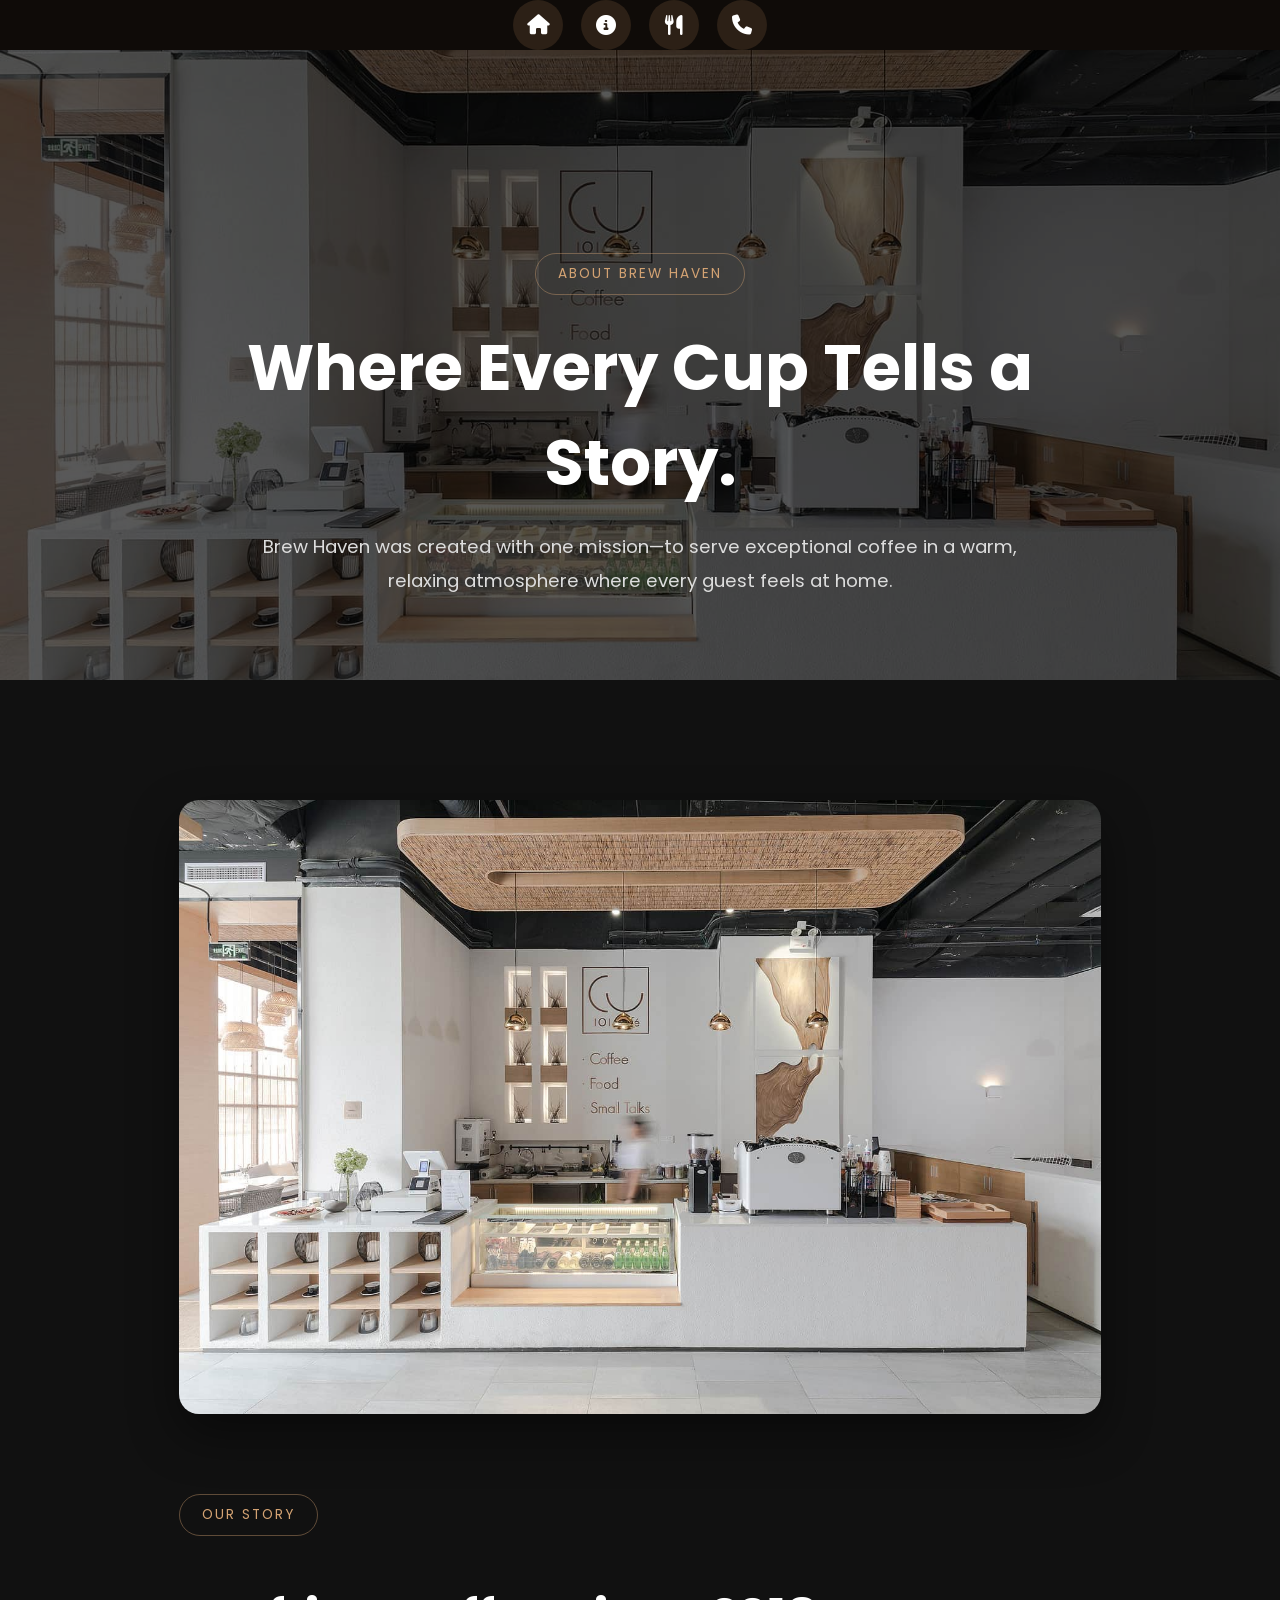
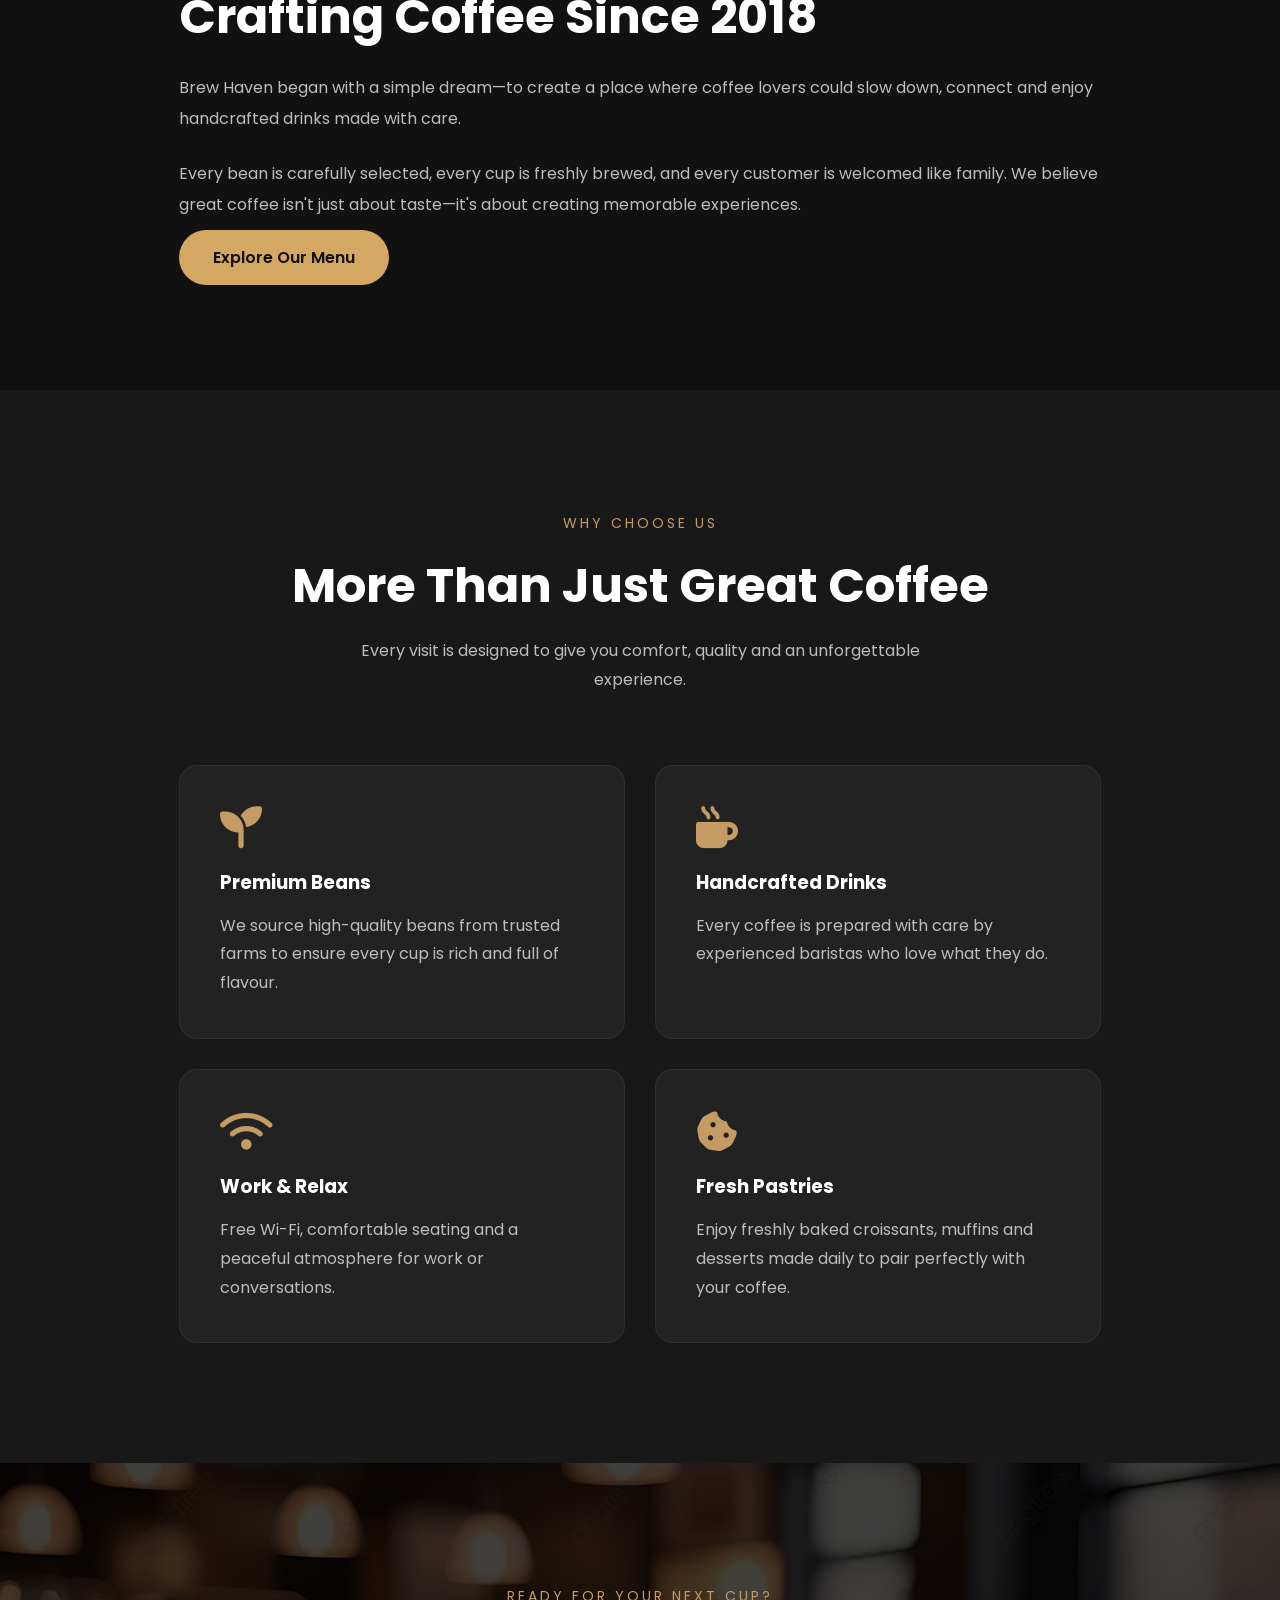
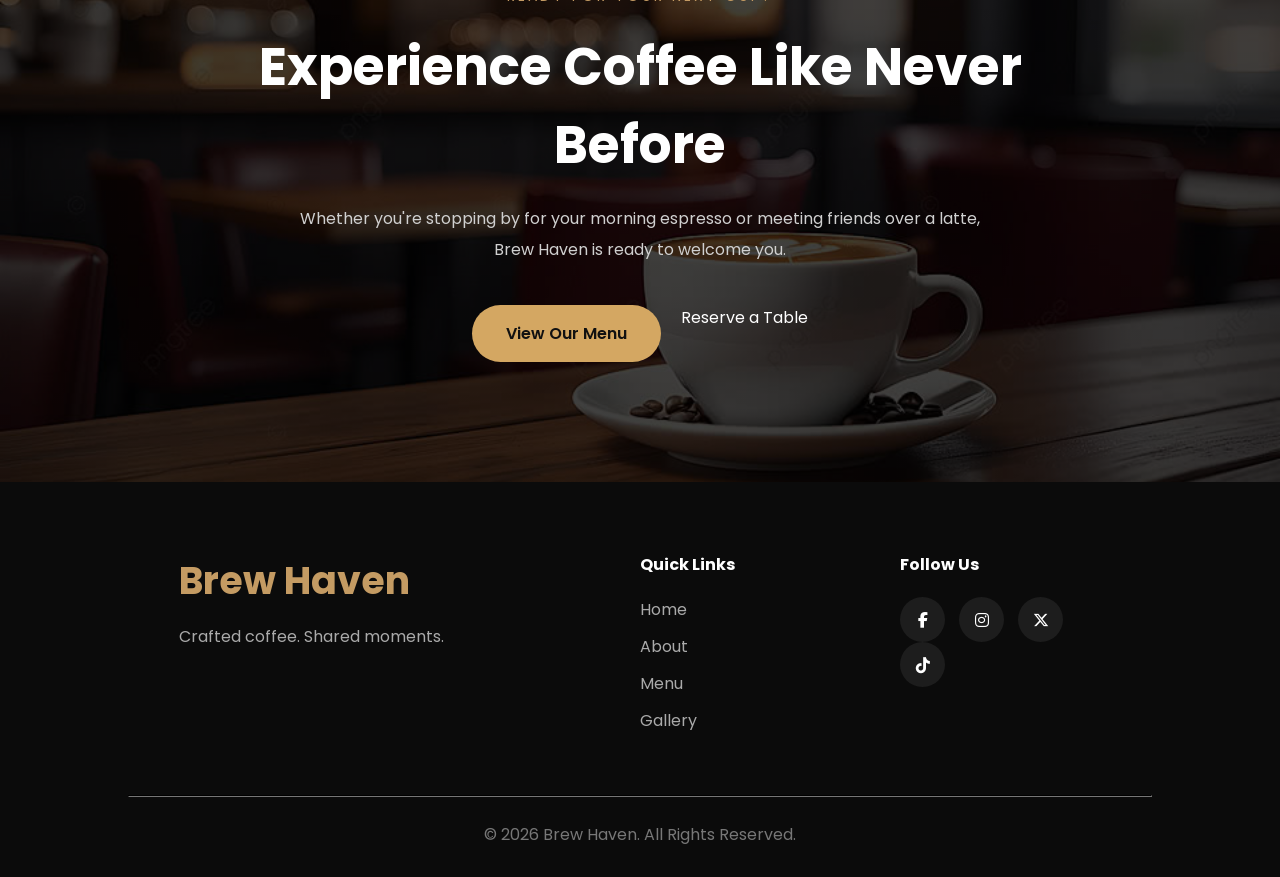
==== about.html @ 2b3e3fbc "first Brew Haven website" ====
<!DOCTYPE html>
<html lang="en">

<head>
    <meta charset="UTF-8">

    <meta name="viewport" content="width=device-width, initial-scale=1.0">

    <title>Brew Haven | Coffee Restaurant</title>

    <!-- Google Fonts -->
    <link rel="preconnect" href="https://fonts.googleapis.com">

    <link rel="preconnect" href="https://fonts.gstatic.com" crossorigin>

    <link
        href="https://fonts.googleapis.com/css2?family=Playfair+Display:wght@600;700&family=Poppins:wght@300;400;500;600&display=swap"
        rel="stylesheet">

    <!-- Font Awesome -->

    <link rel="stylesheet" href="https://cdnjs.cloudflare.com/ajax/libs/font-awesome/6.6.0/css/all.min.css">

    <link rel="stylesheet" href="style.css">
</head>

<body>

    <nav class="navbar">

        <div class="nav-icons">

            <a href="index.html" class="nav-icon" data-title="Home">

                <i class="fas fa-house"></i>

            </a>

            <a href="about.html" class="nav-icon" data-title="About">

                <i class="fas fa-circle-info"></i>

            </a>

            <a href="menu.html" class="nav-icon" data-title="Menu">

                <i class="fas fa-utensils"></i>

            </a>

            <a href="contact.html" class="nav-icon" data-title="Contact">

                <i class="fas fa-phone"></i>

            </a>

        </div>


    </nav>
    <!-- About Hero -->
    <section class="page-hero">

        <div class="page-overlay"></div>

        <div class="container page-hero-content">

            <span class="section-tag">
                About Brew Haven
            </span>

            <h1>Where Every Cup Tells a Story.</h1>

            <p>
                Brew Haven was created with one mission—to serve exceptional coffee
                in a warm, relaxing atmosphere where every guest feels at home.
            </p>

        </div>

    </section>
    <!-- Our Story -->
    <section class="story">

        <div class="container story-grid">

            <div class="story-image">
                <img src="images/images-about-coffe.jpg" alt="Coffee Shop">
            </div>

            <div class="story-content">

                <span class="section-tag">
                    Our Story
                </span>

                <h2>Crafting Coffee Since 2018</h2>

                <p>
                    Brew Haven began with a simple dream—to create a place where
                    coffee lovers could slow down, connect and enjoy handcrafted
                    drinks made with care.
                </p>

                <p>
                    Every bean is carefully selected, every cup is freshly brewed,
                    and every customer is welcomed like family. We believe great
                    coffee isn't just about taste—it's about creating memorable
                    experiences.
                </p>

                <a href="menu.html" class="btn btn-primary">
                    Explore Our Menu
                </a>

            </div>

        </div>

    </section>
    <!-- Why Choose Us -->

    <section class="why-choose">

        <div class="container">

            <div class="section-heading">

                <span>WHY CHOOSE US</span>

                <h2>More Than Just Great Coffee</h2>

                <p>
                    Every visit is designed to give you comfort, quality and an unforgettable experience.
                </p>

            </div>

            <div class="choose-grid">

                <div class="choose-card">

                    <i class="fas fa-seedling"></i>

                    <h3>Premium Beans</h3>

                    <p>
                        We source high-quality beans from trusted farms to ensure every cup is rich and full of flavour.
                    </p>

                </div>

                <div class="choose-card">

                    <i class="fas fa-mug-hot"></i>

                    <h3>Handcrafted Drinks</h3>

                    <p>
                        Every coffee is prepared with care by experienced baristas who love what they do.
                    </p>

                </div>

                <div class="choose-card">

                    <i class="fas fa-wifi"></i>

                    <h3>Work & Relax</h3>

                    <p>
                        Free Wi-Fi, comfortable seating and a peaceful atmosphere for work or conversations.
                    </p>

                </div>

                <div class="choose-card">

                    <i class="fas fa-cookie-bite"></i>

                    <h3>Fresh Pastries</h3>

                    <p>
                        Enjoy freshly baked croissants, muffins and desserts made daily to pair perfectly with your
                        coffee.
                    </p>

                </div>

            </div>

        </div>

    </section>
    <!-- Call To Action -->

    <section class="about-cta">

        <div class="container">

            <span>READY FOR YOUR NEXT CUP?</span>

            <h2>Experience Coffee Like Never Before</h2>

            <p>
                Whether you're stopping by for your morning espresso or meeting
                friends over a latte, Brew Haven is ready to welcome you.
            </p>

            <div class="cta-buttons">

                <a href="menu.html" class="btn btn-primary">
                    View Our Menu
                </a>

                <a href="contact.html" class="btn btn-outline">
                    Reserve a Table
                </a>

            </div>

        </div>

    </section>
    <!-- Footer -->
    <footer class="footer">

        <div class="container footer-content">

            <div class="footer-logo">

                <h2>Brew Haven</h2>

                <p>
                    Crafted coffee. Shared moments.
                </p>

            </div>

            <div class="footer-links">

                <h4>Quick Links</h4>

                <a href="#">Home</a>

                <a href="#">About</a>

                <a href="#">Menu</a>

                <a href="#">Gallery</a>

            </div>

            <div class="footer-social">

                <h4>Follow Us</h4>

                <a href="#"><i class="fab fa-facebook-f"></i></a>

                <a href="#"><i class="fab fa-instagram"></i></a>

                <a href="#"><i class="fab fa-x-twitter"></i></a>

                <a href="#"><i class="fab fa-tiktok"></i></a>

            </div>

        </div>

        <hr>

        <p class="copyright">
            © 2026 Brew Haven. All Rights Reserved.
        </p>

    </footer>


    <script src="js/script.js"></script>
</body>
---- style.css ----
/* RESET */

*{
    margin:0;
    padding:0;
    box-sizing:border-box;
}

html{
    scroll-behavior:smooth;
}
::selection{

    background:#c49b63;

    color:#111;

}

::-webkit-scrollbar{

    width:10px;

}

::-webkit-scrollbar-track{

    background:#111;

}

::-webkit-scrollbar-thumb{

    background:#c49b63;

    border-radius:20px;

}
body{

    font-family:'Poppins',sans-serif;

    background:#0f0b08;

    color:#fff;

    overflow-x:hidden;
}

img{

    max-width:100%;
    display:block;
}

a{

    color:inherit;
    text-decoration:none;
}

ul{

    list-style:none;
}

.container{

    width:90%;
    max-width:1250px;
    margin:auto;
}
html{
    scroll-behavior: smooth;
}
```css
/* ===========================
        NAVIGATION
=========================== */

.navbar{

    display:flex;
    justify-content:center;
    align-items:center;
    padding:20px 0;
    position:relative;

}

.logo{

    position:absolute;
    left:40px;
    font-size:28px;
    font-weight:700;

}

.nav-icons{

    display:flex;
    align-items:center;
    justify-content:center;
    gap:18px;

}

.nav-icon{

    width:50px;
    height:50px;

    display:flex;
    justify-content:center;
    align-items:center;

    border-radius:50%;

    background:#2c2016;

    color:#fff;

    position:relative;

    transition:.35s ease;

}

.nav-icon:hover{

    background:#c58a4b;

    transform:translateY(-5px);

}

.nav-icon i{

    font-size:20px;

}

.nav-icon::after{

    content:attr(data-title);

    position:absolute;

    top:60px;

    left:50%;

    transform:translateX(-50%);

    background:#111;

    color:#fff;

    padding:6px 12px;

    border-radius:20px;

    font-size:13px;

    white-space:nowrap;

    opacity:0;

    transition:.3s;

}

.nav-icon:hover::after{

    opacity:1;

}

/* Mobile */

@media(max-width:768px){

    .logo{

        position:static;

        margin-bottom:15px;

    }

    .navbar{

        flex-direction:column;

        gap:18px;

    }

    .nav-icons{

        justify-content:center;
        flex-wrap:wrap;

    }

}

/* HERO */

.hero{

    height:100vh;

    background:url("./images/images-hero-bg.jpg") center/cover no-repeat;

    position:relative;

    display:flex;

    align-items:center;

    padding-top: 120px;

}

.hero-overlay{

    position:absolute;

    inset:0;

    background:rgba(0,0,0,.58);

}

.hero-content{

    position:relative;

    z-index:2;

}

.hero-subtitle{

    color:#D4A762;

    text-transform:uppercase;

    letter-spacing:3px;

    margin-bottom:20px;

}

.hero h1{

    font-family:'Playfair Display',serif;

    font-size:5rem;

    line-height:1.1;

    max-width:700px;

    margin-bottom:25px;

}

.hero-text{

    color:#ddd;

    font-size:18px;

    max-width:560px;

    line-height:1.8;

    margin-bottom:40px;

}
.hero-buttons{

    display:flex;

    gap:20px;

}

.btn-primary{

    background:#D4A762;

    color:#111;

    padding:16px 34px;

    border-radius:40px;

    font-weight:600;

    transition:.35s;

}

.btn-primary:hover{

    transform:translateY(-4px);

}

.btn-secondary{

    border:1px solid #fff;

    padding:16px 34px;

    border-radius:40px;

    transition:.35s;

}

.btn-secondary:hover{

    background:white;

    color:#111;

}
/* FEATURED MENU */

.featured-menu{

    padding:120px 0;

    background:#111;

}

.section-subtitle{

    color:#D4A762;

    text-align:center;

    text-transform:uppercase;

    letter-spacing:3px;

    margin-bottom:15px;

}

.section-title{

    font-size:48px;

    text-align:center;

    margin-bottom:70px;

    font-family:'Playfair Display',serif;

}

.menu-grid{

    display:grid;

    grid-template-columns:repeat(3,1fr);

    gap:35px;

}

.menu-card{

    background:#1b1b1b;

    padding:40px;

    border-radius:18px;

    text-align:center;

    transition:.35s;

    border:1px solid rgba(255,255,255,.08);

}

.menu-card:hover{

    transform:translateY(-12px);

    box-shadow:0 20px 45px rgba(212,167,98,.25);

}

.menu-card img{

    width:140px;

    height:140px;

    object-fit:contain;

    margin-bottom:25px;

}

.menu-card h3{

    font-size:28px;

    margin-bottom:15px;

}

.menu-card p{

    color:#bfbfbf;

    line-height:1.7;

    margin-bottom:30px;

}

.price-row{

    display:flex;

    justify-content:space-between;

    align-items:center;

}

.price-row span{

    color:#D4A762;

    font-size:24px;

    font-weight:700;

}

.price-row button{

    background:#D4A762;

    border:none;

    padding:12px 24px;

    border-radius:30px;

    cursor:pointer;

    font-weight:600;

    transition:.3s;

}

.price-row button:hover{

    background:white;

}
.about{
    display:flex;
    justify-content:space-between;
    align-items:center;
    gap:70px;
    padding:100px 10%;
    background:#151515;
}

.about-image{
    flex:1;
}

.about-image img{
    width:100%;
    border-radius:20px;
    display:block;
}

.about-content{
    flex:1;
}

.about-content span{
    color:#c49b63;
    letter-spacing:2px;
    font-size:14px;
}

.about-content h2{
    font-size:50px;
    margin:20px 0;
    color:#fff;
}

.about-content p{
    color:#bdbdbd;
    line-height:1.9;
    margin-bottom:20px;
}

.about-content .btn{
    display:inline-block;
    padding:15px 35px;
    background:#c49b63;
    color:#fff;
    text-decoration:none;
    border-radius:50px;
    transition:.3s;
}

.about-content .btn:hover{
    background:#fff;
    color:#111;
}
.features{
    padding:100px 10%;
    background:#0f0f0f;
}

.section-title{
    text-align:center;
    margin-bottom:60px;
}

.section-title span{
    color:#c49b63;
    letter-spacing:2px;
    font-size:14px;
}

.section-title h2{
    color:#fff;
    font-size:48px;
    margin:15px 0;
}

.section-title p{
    color:#bdbdbd;
    max-width:650px;
    margin:auto;
    line-height:1.8;
}

.feature-container{
    display:grid;
    grid-template-columns:repeat(auto-fit,minmax(250px,1fr));
    gap:30px;
}

.feature-box{
    background:#1b1b1b;
    border-radius:18px;
    padding:45px 30px;
    text-align:center;
    transition:.35s;
    border:1px solid rgba(255,255,255,.05);
}

.feature-box:hover{
    transform:translateY(-12px);
    border-color:#c49b63;
    box-shadow:0 0 30px rgba(196,155,99,.3);
}

.feature-box i{
    font-size:50px;
    color:#c49b63;
    margin-bottom:25px;
}

.feature-box h3{
    color:#fff;
    margin-bottom:15px;
}

.feature-box p{
    color:#bdbdbd;
    line-height:1.8;
}
/* STATISTICS*/

.stats{

    position:relative;

    padding:120px 0;

    background:url("./images/images-stats-bg.jpg") center/cover fixed;

}

.stats-overlay{

    position:absolute;

    inset:0;

    background:rgba(0,0,0,.72);

}

.stats-container{

    position:relative;

    z-index:2;

    display:grid;

    grid-template-columns:repeat(4,1fr);

    gap:40px;

    text-align:center;

}

.stat-box h2{

    color:#D4A762;

    font-size:58px;

    margin-bottom:15px;

}

.stat-box p{

    color:white;

    letter-spacing:1px;

}
/*==========================
      RESERVATION
==========================*/

.reservation{

    position:relative;

    padding:120px 10%;

    background:url("./images/image-reservation-bg.jpg") center/cover fixed;

}

.reservation-overlay{

    position:absolute;

    inset:0;

    background:rgba(0,0,0,.75);

}

.reservation-container{

    position:relative;

    z-index:2;

    display:grid;

    grid-template-columns:1fr 1fr;

    gap:70px;

    align-items:center;

}

.reservation-text span{

    color:#c49b63;

    letter-spacing:3px;

}

.reservation-text h2{

    color:white;

    font-size:52px;

    margin:20px 0;

}

.reservation-text p{

    color:#d8d8d8;

    line-height:1.8;

}

.reservation-form{

    display:grid;

    grid-template-columns:repeat(2,1fr);

    gap:20px;

}

.reservation-form input,

.reservation-form select{

    padding:18px;

    border:none;

    outline:none;

    background:rgba(255,255,255,.08);

    color:white;

    border-radius:12px;

    backdrop-filter:blur(10px);

}

.reservation-form input::placeholder{

    color:#d0d0d0;

}

.reservation-form button{

    grid-column:span 2;

    padding:18px;

    background:#c49b63;

    border:none;

    color:white;

    border-radius:50px;

    cursor:pointer;

    font-size:17px;

    transition:.3s;

}

.reservation-form button:hover{

    background:white;

    color:#111;

}
/*==========================
        CONTACT
==========================*/

.contact{

    padding:110px 10%;

    background:#111;

}

.contact-grid{

    display:grid;

    grid-template-columns:repeat(4,1fr);

    gap:25px;

    margin-top:70px;

}

.contact-card{

    background:#1c1c1c;

    padding:40px 30px;

    border-radius:18px;

    text-align:center;

    transition:.35s;

}

.contact-card:hover{

    transform:translateY(-10px);

    box-shadow:0 15px 35px rgba(196,155,99,.2);

}

.contact-card i{

    color:#c49b63;

    font-size:40px;

    margin-bottom:20px;

}

.contact-card h3{

    color:white;

    margin-bottom:15px;

}

.contact-card p{

    color:#bdbdbd;

    line-height:1.8;

}
/*==========================
        FOOTER
==========================*/

.footer{

    background:#0b0b0b;

    padding:70px 10% 30px;

}

.footer-content{

    display:grid;

    grid-template-columns:2fr 1fr 1fr;

    gap:60px;

}

.footer-logo h2{

    color:#c49b63;

    font-size:38px;

}

.footer-logo p{

    color:#aaa;

    margin-top:15px;

}

.footer-links{

    display:flex;

    flex-direction:column;

}

.footer-links h4,

.footer-social h4{

    margin-bottom:20px;

    color:white;

}

.footer-links a{

    color:#aaa;

    margin-bottom:12px;

    transition:.3s;

}

.footer-links a:hover{

    color:#c49b63;

}

.footer-social a{

    display:inline-flex;

    justify-content:center;

    align-items:center;

    width:45px;

    height:45px;

    border-radius:50%;

    background:#1d1d1d;

    margin-right:10px;

    transition:.3s;

}

.footer-social a:hover{

    background:#c49b63;

    color:#111;

}

.footer hr{

    margin:50px 0 25px;

    border-color:#222;

}

.copyright{

    text-align:center;

    color:#777;

}
/* ===== ABOUT HERO ===== */

.page-hero{
    position: relative;
    height: 70vh;
    background: url("images/images-about-coffe.jpg") center/cover no-repeat;
    display:flex;
    align-items:center;
    justify-content:center;
    text-align:center;
    overflow:hidden;
    padding-top: 120px;
}

.page-overlay{
    position:absolute;
    inset:0;
    background:rgba(0,0,0,.65);
}

.page-hero-content{
    position:relative;
    z-index:2;
    max-width:800px;
}

.section-tag{
    display:inline-block;
    color:#d4a373;
    border:1px solid rgba(212,163,115,.4);
    padding:10px 22px;
    border-radius:30px;
    margin-bottom:25px;
    letter-spacing:2px;
    text-transform:uppercase;
    font-size:.85rem;
}

.page-hero h1{
    font-size:4rem;
    margin-bottom:20px;
    color:#fff;
}

.page-hero p{
    color:#ddd;
    font-size:1.15rem;
    line-height:1.8;
}
/* ===== OUR STORY ===== */

.story{
    padding:120px 10%;
    background:#111;
}

.story-grid{
    display:grid;
    grid-template-columns: 1fr;
    gap:80px;
    align-items:center;
}

.story-image img{
    width:100%;
    border-radius:20px;
    display:block;
    box-shadow:0 20px 50px rgba(0,0,0,.45);
}

.story-content h2{
    font-size:3rem;
    color:#fff;
    margin:20px 0;
}

.story-content p{
    color:#bdbdbd;
    line-height:1.9;
    margin-bottom:25px;
}

.story-content .btn{
    margin-top:10px;
}
/*==========================
      WHY CHOOSE US
==========================*/

.why-choose{

    padding:120px 10%;
    background:#181818;

}

.section-heading{

    text-align:center;
    margin-bottom:70px;

}

.section-heading span{

    color:#c49b63;
    letter-spacing:3px;
    font-size:14px;
    text-transform:uppercase;

}

.section-heading h2{

    color:#fff;
    font-size:48px;
    margin:15px 0;

}

.section-heading p{

    color:#bdbdbd;
    max-width:650px;
    margin:auto;
    line-height:1.8;

}

.choose-grid{

    display:grid;
    grid-template-columns:repeat(2,1fr);
    gap:30px;

}

.choose-card{

    background:#222;
    padding:40px;
    border-radius:18px;
    transition:.35s;
    border:1px solid rgba(255,255,255,.06);
    grid-template-columns: 1fr;
}

.choose-card:hover{

    transform:translateY(-10px);
    border-color:#c49b63;
    box-shadow:0 15px 35px rgba(196,155,99,.25);

}

.choose-card i{

    font-size:42px;
    color:#c49b63;
    margin-bottom:20px;

}

.choose-card h3{

    color:white;
    margin-bottom:15px;

}

.choose-card p{

    color:#bdbdbd;
    line-height:1.8;

}
/*==========================
        ABOUT CTA
==========================*/

.about-cta{

    padding:120px 10%;
    text-align:center;
    background:linear-gradient(rgba(0,0,0,.75),rgba(0,0,0,.75)),
    url("images/image-reservation-bg.jpg") center/cover no-repeat;

}

.about-cta span{

    color:#c49b63;
    letter-spacing:3px;
    text-transform:uppercase;
    font-size:14px;

}

.about-cta h2{

    color:white;
    font-size:52px;
    margin:20px 0;

}

.about-cta p{

    color:#d0d0d0;
    max-width:700px;
    margin:0 auto 40px;
    line-height:1.9;

}

.cta-buttons{

    display:flex;
    justify-content:center;
    gap:20px;
    flex-wrap:wrap;

}
/*=========================
        MENU PAGE
=========================*/

.menu-page{

    padding:120px 10%;
    background:#111;

}

.menu-category{

    display:flex;
    justify-content:center;
    gap:20px;
    margin:60px 0;

}

.menu-category button{

    padding:15px 35px;
    border:none;
    border-radius:40px;
    background:#222;
    color:white;
    cursor:pointer;
    transition:.3s;

}

.menu-category button.active,

.menu-category button:hover{

    background:#c49b63;

}

.menu-grid{

    display:grid;
    grid-template-columns: 1fr;
    gap:35px;

}

.menu-item{

    display:flex;
    gap:20px;
    align-items:center;
    background:#1b1b1b;
    padding:25px;
    border-radius:20px;
    transition:.35s;

}

.menu-item:hover{

    transform:translateY(-8px);
    box-shadow:0 15px 35px rgba(196,155,99,.25);

}

.menu-item img{

    width:120px;
    height:120px;
    object-fit:cover;
    border-radius:15px;

}

.menu-info h3{

    color:white;
    margin-bottom:12px;

}

.menu-info p{

    color:#bdbdbd;
    line-height:1.7;

}

.menu-info span{

    display:block;
    color:#c49b63;
    font-size:22px;
    margin-top:15px;
    font-weight:bold;

}
/*==========================
      CONTACT PAGE
==========================*/

.contact-section{

    padding:120px 10%;

    background:#111;

}

.contact-grid{

    display:grid;

    grid-template-columns:1fr 1fr;

    gap:70px;

}

.contact-info h2{

    color:#fff;

    font-size:42px;

    margin-bottom:20px;

}

.contact-info p{

    color:#bdbdbd;

    line-height:1.8;

}

.contact-item{

    display:flex;

    gap:20px;

    margin-top:35px;

}

.contact-item i{

    width:60px;

    height:60px;

    border-radius:50%;

    background:#c49b63;

    color:#111;

    display:flex;

    justify-content:center;

    align-items:center;

    font-size:22px;

}

.contact-item h4{

    color:white;

    margin-bottom:8px;

}

.contact-form{

    display:flex;

    flex-direction:column;

    gap:20px;

}

.contact-form input,

.contact-form textarea{

    background:#1d1d1d;

    border:none;

    padding:18px;

    color:white;

    border-radius:12px;

    font-size:16px;

}

.contact-form textarea{

    resize:none;

}

.contact-form button{

    align-self:flex-start;

}
/*==========================
      OPENING HOURS
==========================*/

.opening-hours{

    padding:100px 10%;

    background:#181818;

}

.hours-card{

    max-width:700px;

    margin:60px auto 0;

    background:#222;

    border-radius:20px;

    padding:35px;

}

.day{

    display:flex;

    justify-content:space-between;

    padding:20px 0;

    border-bottom:1px solid rgba(255,255,255,.08);

    color:white;

}

.day:last-child{

    border-bottom:none;

}
/*==========================
        VISIT US
==========================*/

.visit-us{

    padding:120px 10%;

    text-align:center;

    background:#111;

}

.visit-us h2{

    color:white;

    font-size:48px;

    margin-bottom:25px;

}

.visit-us p{

    max-width:700px;

    margin:auto;

    color:#bdbdbd;

    line-height:1.9;

}

.visit-us .btn{

    margin-top:40px;

}

/* ==========================
   RESPONSIVE LAYOUT
========================== */

@media (max-width:992px){

    .menu-grid{
        grid-template-columns:repeat(2,1fr);
    }

    .story-grid,
    .contact-grid{
        grid-template-columns:1fr;
    }

}

@media (max-width:768px){

    .hero h1{
        font-size:42px;
    }

    .hero-buttons{
        flex-direction:column;
        width:100%;
    }

    .hero-buttons a{
        width:100%;
        text-align:center;
    }

    .menu-grid{
        grid-template-columns:1fr;
    }

    .footer-content{
        grid-template-columns:1fr;
        text-align:center;
    }

    .contact-grid{
        grid-template-columns:1fr;
    }

}

@media (max-width:480px){

    .hero h1{
        font-size:32px;
    }

    .section-title{
        font-size:34px;
    }

    .container{
        width:92%;
    }

}
.reservation-message{

    display:none;

    margin-top:20px;

    padding:15px;

    border-radius:10px;

    background:#1f8f4d;

    color:#fff;

    text-align:center;

    font-weight:600;

}

.reservation-message.show{

    display:block;

}
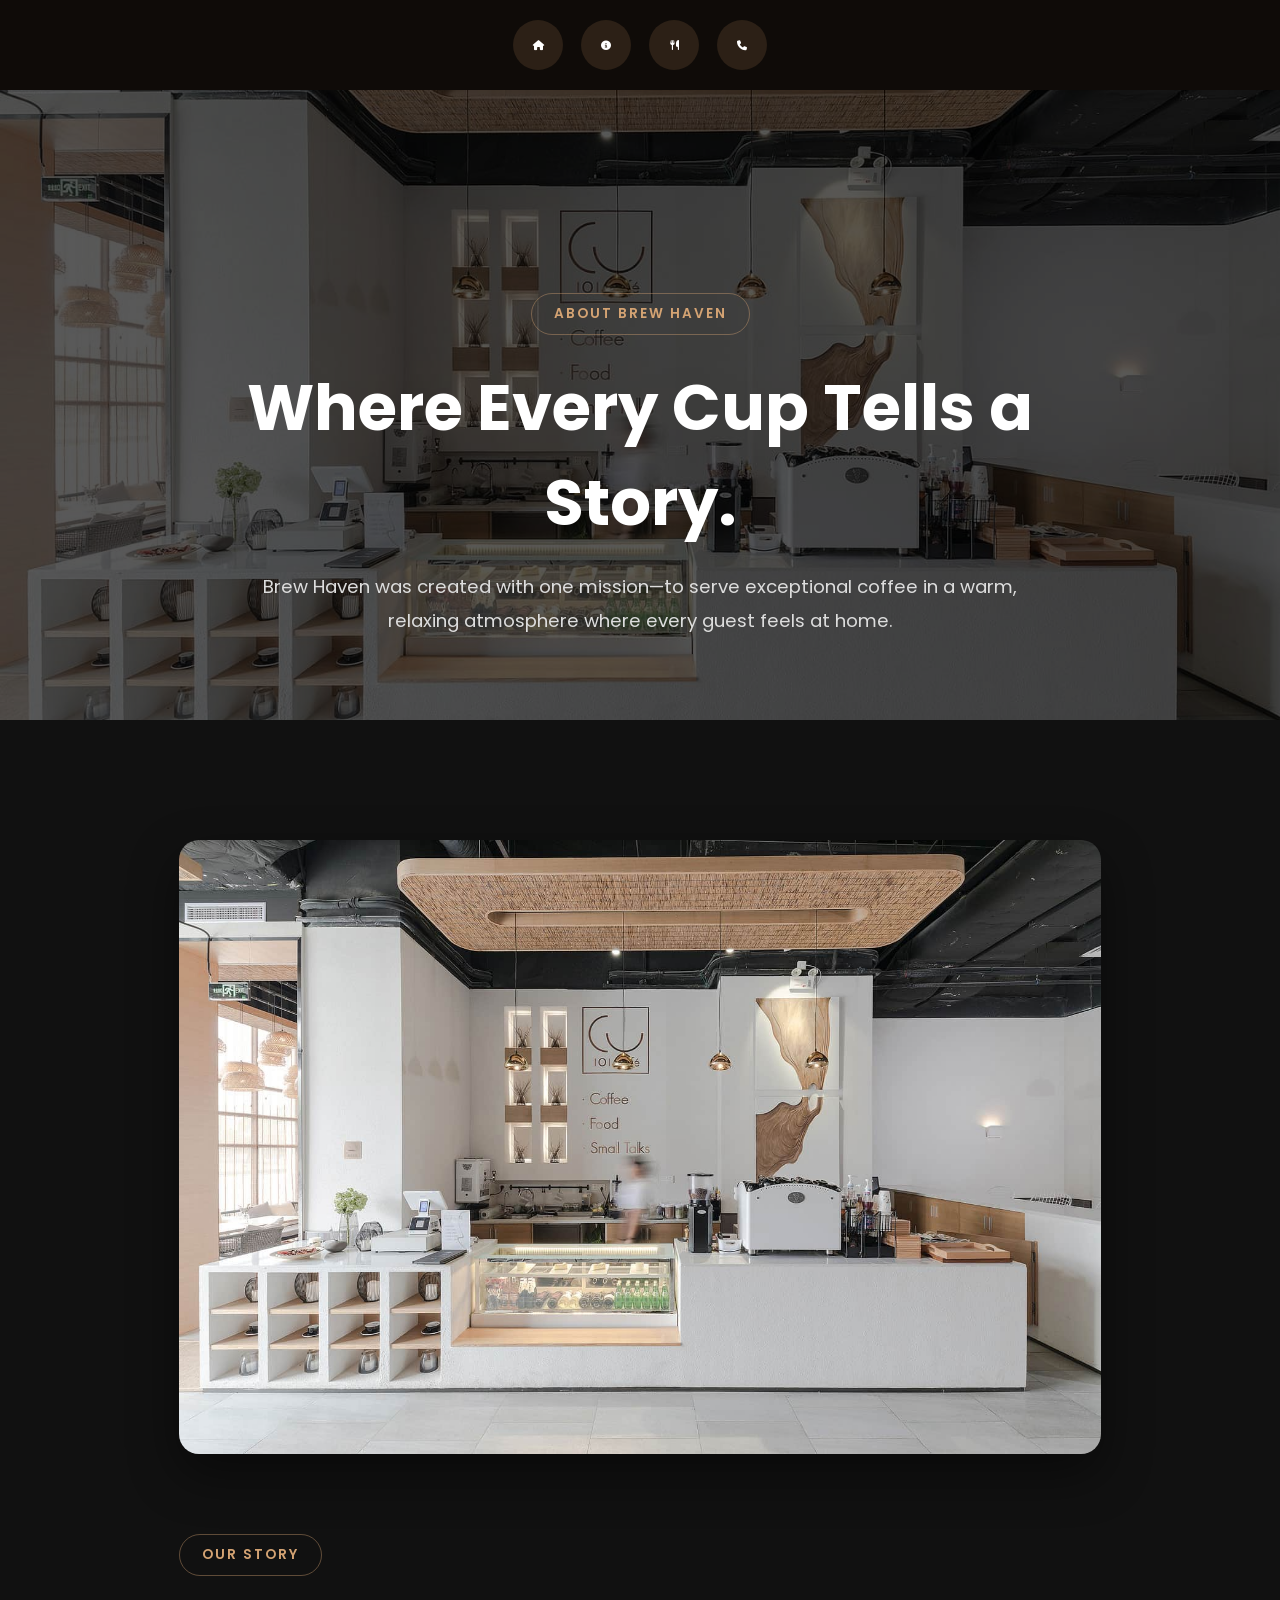
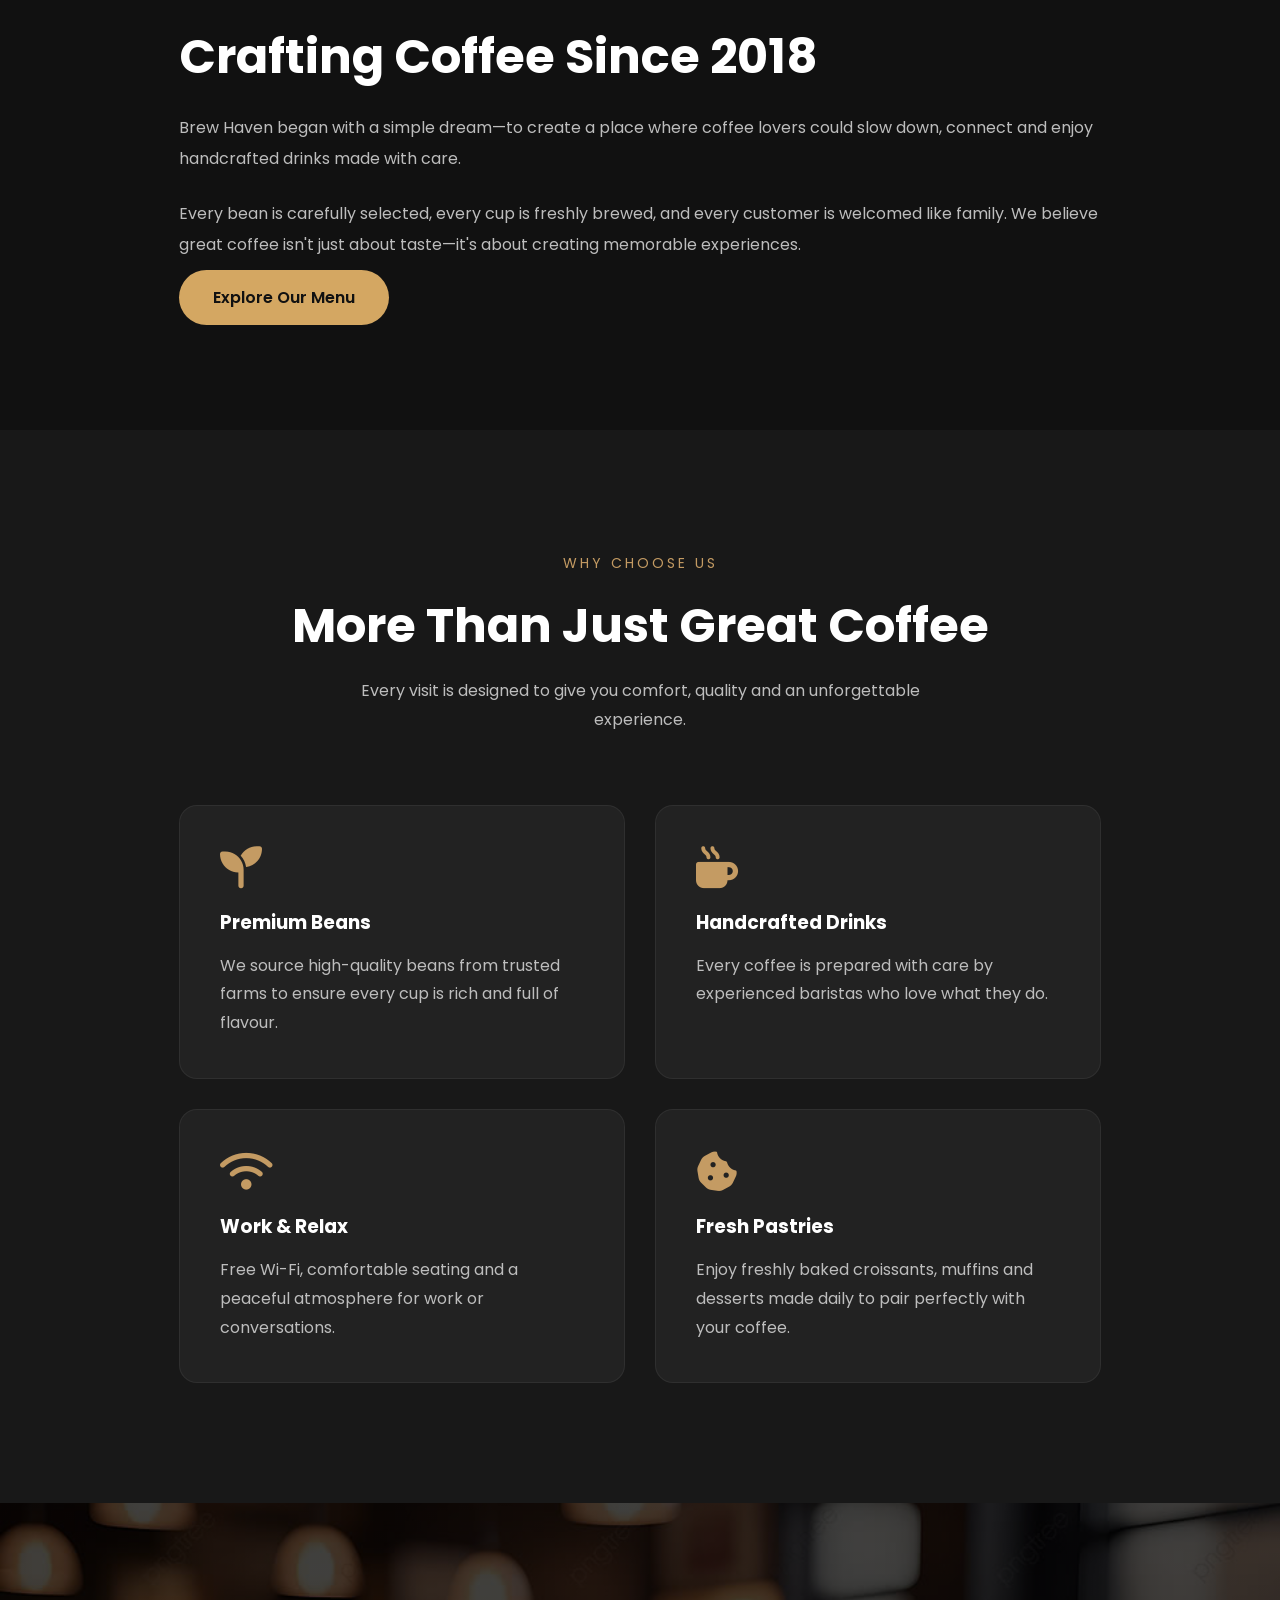
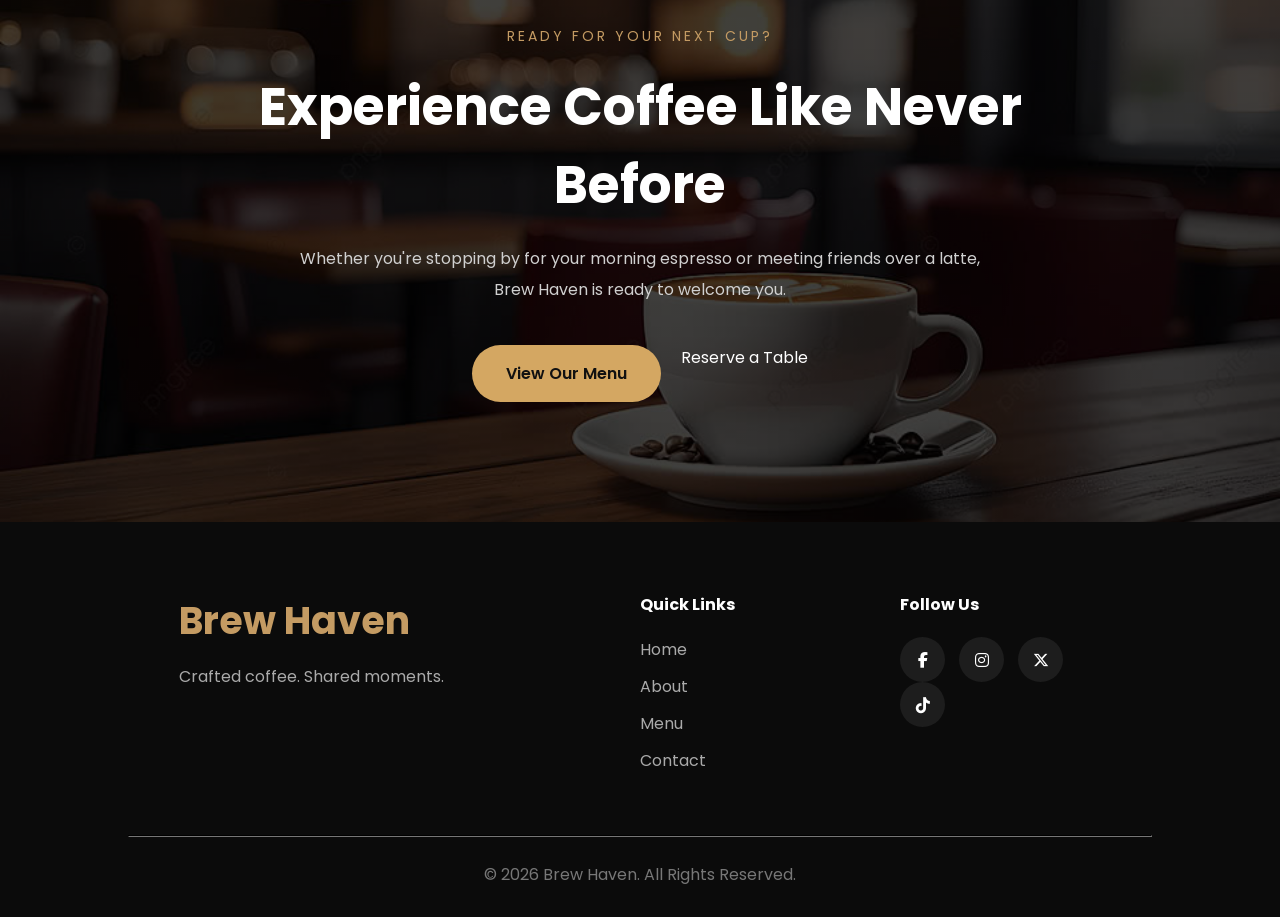
==== commit feef0fb5: "Improve mobile responsiveness" ====
--- a/about.html
+++ b/about.html
@@ -241,13 +241,13 @@
 
                 <h4>Quick Links</h4>
 
-                <a href="#">Home</a>
-
-                <a href="#">About</a>
-
-                <a href="#">Menu</a>
-
-                <a href="#">Gallery</a>
+                <a href="index.html">Home</a>
+
+                <a href="about.html">About</a>
+
+                <a href="menu.html">Menu</a>
+
+                <a href="contact.html">Contact</a>
 
             </div>
 
--- a/style.css
+++ b/style.css
@@ -1,206 +1,213 @@
 /* RESET */
-
-*{
-    margin:0;
-    padding:0;
-    box-sizing:border-box;
-}
-
-html{
-    scroll-behavior:smooth;
-}
-::selection{
-
-    background:#c49b63;
-
-    color:#111;
-
-}
-
-::-webkit-scrollbar{
-
-    width:10px;
-
-}
-
-::-webkit-scrollbar-track{
-
-    background:#111;
-
-}
-
-::-webkit-scrollbar-thumb{
-
-    background:#c49b63;
-
-    border-radius:20px;
-
-}
-body{
-
-    font-family:'Poppins',sans-serif;
-
-    background:#0f0b08;
-
-    color:#fff;
-
-    overflow-x:hidden;
-}
-
-img{
-
-    max-width:100%;
-    display:block;
-}
-
-a{
-
-    color:inherit;
-    text-decoration:none;
-}
-
-ul{
-
-    list-style:none;
-}
-
-.container{
-
-    width:90%;
-    max-width:1250px;
-    margin:auto;
-}
-html{
+* {
+    margin: 0;
+    padding: 0;
+    box-sizing: border-box;
+}
+
+html,
+body {
+    overflow-x: hidden;
+}
+
+html {
     scroll-behavior: smooth;
 }
-```css
+
+::selection {
+
+    background: #c49b63;
+
+    color: #111;
+
+}
+
+::-webkit-scrollbar {
+
+    width: 10px;
+
+}
+
+::-webkit-scrollbar-track {
+
+    background: #111;
+
+}
+
+::-webkit-scrollbar-thumb {
+
+    background: #c49b63;
+
+    border-radius: 20px;
+
+}
+
+body {
+
+    font-family: 'Poppins', sans-serif;
+
+    background: #0f0b08;
+
+    color: #fff;
+
+    overflow-x: hidden;
+}
+
+img {
+
+    max-width: 100%;
+    display: block;
+}
+
+a {
+
+    color: inherit;
+    text-decoration: none;
+}
+
+ul {
+
+    list-style: none;
+}
+
+.container {
+
+    width: 90%;
+    max-width: 1250px;
+    margin: auto;
+}
+
+html {
+    scroll-behavior: smooth;
+}
+
+
 /* ===========================
         NAVIGATION
 =========================== */
 
-.navbar{
-
-    display:flex;
-    justify-content:center;
-    align-items:center;
-    padding:20px 0;
-    position:relative;
-
-}
-
-.logo{
-
-    position:absolute;
-    left:40px;
-    font-size:28px;
-    font-weight:700;
-
-}
-
-.nav-icons{
-
-    display:flex;
-    align-items:center;
-    justify-content:center;
-    gap:18px;
-
-}
-
-.nav-icon{
-
-    width:50px;
-    height:50px;
-
-    display:flex;
-    justify-content:center;
-    align-items:center;
-
-    border-radius:50%;
-
-    background:#2c2016;
-
-    color:#fff;
-
-    position:relative;
-
-    transition:.35s ease;
-
-}
-
-.nav-icon:hover{
-
-    background:#c58a4b;
-
-    transform:translateY(-5px);
-
-}
-
-.nav-icon i{
-
-    font-size:20px;
-
-}
-
-.nav-icon::after{
-
-    content:attr(data-title);
-
-    position:absolute;
-
-    top:60px;
-
-    left:50%;
-
-    transform:translateX(-50%);
-
-    background:#111;
-
-    color:#fff;
-
-    padding:6px 12px;
-
-    border-radius:20px;
-
-    font-size:13px;
-
-    white-space:nowrap;
-
-    opacity:0;
-
-    transition:.3s;
-
-}
-
-.nav-icon:hover::after{
-
-    opacity:1;
+.navbar {
+
+    display: flex;
+    justify-content: center;
+    align-items: center;
+    padding: 20px 0;
+    position: relative;
+
+}
+
+.logo {
+
+    position: absolute;
+    left: 40px;
+    font-size: 28px;
+    font-weight: 700;
+
+}
+
+.nav-icons {
+
+    display: flex;
+    align-items: center;
+    justify-content: center;
+    gap: 18px;
+
+}
+
+.nav-icon {
+
+    width: 50px;
+    height: 50px;
+
+    display: flex;
+    justify-content: center;
+    align-items: center;
+
+    border-radius: 50%;
+
+    background: #2c2016;
+
+    color: #fff;
+
+    position: relative;
+
+    transition: .35s ease;
+
+}
+
+.nav-icon:hover {
+
+    background: #c58a4b;
+
+    transform: translateY(-5px);
+
+}
+
+.nav-icon i {
+
+    font-size: 10px;
+}
+
+.nav-icon::after {
+
+    content: attr(data-title);
+
+    position: absolute;
+
+    top: 60px;
+
+    left: 50%;
+
+    transform: translateX(-50%);
+
+    background: #111;
+
+    color: #fff;
+
+    padding: 6px 12px;
+
+    border-radius: 20px;
+
+    font-size: 10px;
+
+    white-space: nowrap;
+
+    opacity: 0;
+
+    transition: .3s;
+
+}
+
+.nav-icon:hover::after {
+
+    opacity: 1;
 
 }
 
 /* Mobile */
 
-@media(max-width:768px){
-
-    .logo{
-
-        position:static;
-
-        margin-bottom:15px;
-
-    }
-
-    .navbar{
-
-        flex-direction:column;
-
-        gap:18px;
-
-    }
-
-    .nav-icons{
-
-        justify-content:center;
-        flex-wrap:wrap;
+@media(max-width:768px) {
+
+    .logo {
+
+        position: static;
+
+        margin-bottom: 15px;
+
+    }
+
+    .navbar {
+
+        flex-direction: column;
+
+        gap: 12px;
+
+    }
+
+    .nav-icons {
+
+        justify-content: center;
+        flex-wrap: wrap;
 
     }
 
@@ -208,1290 +215,1563 @@
 
 /* HERO */
 
-.hero{
-
-    height:100vh;
-
-    background:url("./images/images-hero-bg.jpg") center/cover no-repeat;
-
-    position:relative;
-
-    display:flex;
-
-    align-items:center;
+.hero {
+
+    height: 100vh;
+
+    background: url("./images/images-hero-bg.jpg") center/cover no-repeat;
+
+    position: relative;
+
+    display: flex;
+
+    align-items: center;
 
     padding-top: 120px;
 
 }
 
-.hero-overlay{
-
-    position:absolute;
-
-    inset:0;
-
-    background:rgba(0,0,0,.58);
-
-}
-
-.hero-content{
-
-    position:relative;
-
-    z-index:2;
-
-}
-
-.hero-subtitle{
-
-    color:#D4A762;
-
-    text-transform:uppercase;
-
-    letter-spacing:3px;
-
-    margin-bottom:20px;
-
-}
-
-.hero h1{
-
-    font-family:'Playfair Display',serif;
-
-    font-size:5rem;
-
-    line-height:1.1;
-
-    max-width:700px;
-
-    margin-bottom:25px;
-
-}
-
-.hero-text{
-
-    color:#ddd;
-
-    font-size:18px;
-
-    max-width:560px;
-
-    line-height:1.8;
-
-    margin-bottom:40px;
-
-}
-.hero-buttons{
-
-    display:flex;
-
-    gap:20px;
-
-}
-
-.btn-primary{
-
-    background:#D4A762;
-
-    color:#111;
-
-    padding:16px 34px;
-
-    border-radius:40px;
-
-    font-weight:600;
-
-    transition:.35s;
-
-}
-
-.btn-primary:hover{
-
-    transform:translateY(-4px);
-
-}
-
-.btn-secondary{
-
-    border:1px solid #fff;
-
-    padding:16px 34px;
-
-    border-radius:40px;
-
-    transition:.35s;
-
-}
-
-.btn-secondary:hover{
-
-    background:white;
-
-    color:#111;
-
-}
+.hero-overlay {
+
+    position: absolute;
+
+    inset: 0;
+
+    background: rgba(0, 0, 0, .58);
+
+}
+
+.hero-content {
+
+    position: relative;
+
+    z-index: 2;
+
+}
+
+.hero-subtitle {
+
+    color: #D4A762;
+
+    text-transform: uppercase;
+
+    letter-spacing: 3px;
+
+    margin-bottom: 20px;
+
+}
+
+.hero h1 {
+
+    font-family: 'Playfair Display', serif;
+
+    font-size: 5rem;
+
+    line-height: 1.1;
+
+    max-width: 700px;
+
+    margin-bottom: 25px;
+
+}
+
+.hero-text {
+
+    color: #ddd;
+
+    font-size: 18px;
+
+    max-width: 560px;
+
+    line-height: 1.8;
+
+    margin-bottom: 40px;
+
+}
+
+.hero-buttons {
+
+    display: flex;
+
+    gap: 20px;
+
+}
+
+.btn-primary {
+
+    background: #D4A762;
+
+    color: #111;
+
+    padding: 16px 34px;
+
+    border-radius: 40px;
+
+    font-weight: 600;
+
+    transition: .35s;
+
+}
+
+.btn-primary:hover {
+
+    transform: translateY(-4px);
+
+}
+
+.btn-secondary {
+
+    border: 1px solid #fff;
+
+    padding: 16px 34px;
+
+    border-radius: 40px;
+
+    transition: .35s;
+
+}
+
+.btn-secondary:hover {
+
+    background: white;
+
+    color: #111;
+
+}
+
 /* FEATURED MENU */
 
-.featured-menu{
-
-    padding:120px 0;
-
-    background:#111;
-
-}
-
-.section-subtitle{
-
-    color:#D4A762;
-
-    text-align:center;
-
-    text-transform:uppercase;
-
-    letter-spacing:3px;
-
-    margin-bottom:15px;
-
-}
-
-.section-title{
-
-    font-size:48px;
-
-    text-align:center;
-
-    margin-bottom:70px;
-
-    font-family:'Playfair Display',serif;
-
-}
-
-.menu-grid{
-
-    display:grid;
-
-    grid-template-columns:repeat(3,1fr);
-
-    gap:35px;
-
-}
-
-.menu-card{
-
-    background:#1b1b1b;
-
-    padding:40px;
-
-    border-radius:18px;
-
-    text-align:center;
-
-    transition:.35s;
-
-    border:1px solid rgba(255,255,255,.08);
-
-}
-
-.menu-card:hover{
-
-    transform:translateY(-12px);
-
-    box-shadow:0 20px 45px rgba(212,167,98,.25);
-
-}
-
-.menu-card img{
-
-    width:140px;
-
-    height:140px;
-
-    object-fit:contain;
-
-    margin-bottom:25px;
-
-}
-
-.menu-card h3{
-
-    font-size:28px;
-
-    margin-bottom:15px;
-
-}
-
-.menu-card p{
-
-    color:#bfbfbf;
-
-    line-height:1.7;
-
-    margin-bottom:30px;
-
-}
-
-.price-row{
-
-    display:flex;
-
-    justify-content:space-between;
-
-    align-items:center;
-
-}
-
-.price-row span{
-
-    color:#D4A762;
-
-    font-size:24px;
-
-    font-weight:700;
-
-}
-
-.price-row button{
-
-    background:#D4A762;
-
-    border:none;
-
-    padding:12px 24px;
-
-    border-radius:30px;
-
-    cursor:pointer;
-
-    font-weight:600;
-
-    transition:.3s;
-
-}
-
-.price-row button:hover{
-
-    background:white;
-
-}
-.about{
-    display:flex;
-    justify-content:space-between;
-    align-items:center;
-    gap:70px;
-    padding:100px 10%;
-    background:#151515;
-}
-
-.about-image{
-    flex:1;
-}
-
-.about-image img{
-    width:100%;
-    border-radius:20px;
-    display:block;
-}
-
-.about-content{
-    flex:1;
-}
-
-.about-content span{
-    color:#c49b63;
-    letter-spacing:2px;
-    font-size:14px;
-}
-
-.about-content h2{
-    font-size:50px;
-    margin:20px 0;
-    color:#fff;
-}
-
-.about-content p{
-    color:#bdbdbd;
-    line-height:1.9;
-    margin-bottom:20px;
-}
-
-.about-content .btn{
-    display:inline-block;
-    padding:15px 35px;
-    background:#c49b63;
-    color:#fff;
-    text-decoration:none;
-    border-radius:50px;
-    transition:.3s;
-}
-
-.about-content .btn:hover{
-    background:#fff;
-    color:#111;
-}
-.features{
-    padding:100px 10%;
-    background:#0f0f0f;
-}
-
-.section-title{
-    text-align:center;
-    margin-bottom:60px;
-}
-
-.section-title span{
-    color:#c49b63;
-    letter-spacing:2px;
-    font-size:14px;
-}
-
-.section-title h2{
-    color:#fff;
-    font-size:48px;
-    margin:15px 0;
-}
-
-.section-title p{
-    color:#bdbdbd;
-    max-width:650px;
-    margin:auto;
-    line-height:1.8;
-}
-
-.feature-container{
-    display:grid;
-    grid-template-columns:repeat(auto-fit,minmax(250px,1fr));
-    gap:30px;
-}
-
-.feature-box{
-    background:#1b1b1b;
-    border-radius:18px;
-    padding:45px 30px;
-    text-align:center;
-    transition:.35s;
-    border:1px solid rgba(255,255,255,.05);
-}
-
-.feature-box:hover{
-    transform:translateY(-12px);
-    border-color:#c49b63;
-    box-shadow:0 0 30px rgba(196,155,99,.3);
-}
-
-.feature-box i{
-    font-size:50px;
-    color:#c49b63;
-    margin-bottom:25px;
-}
-
-.feature-box h3{
-    color:#fff;
-    margin-bottom:15px;
-}
-
-.feature-box p{
-    color:#bdbdbd;
-    line-height:1.8;
-}
+.featured-menu {
+
+    padding: 120px 0;
+
+    background: #111;
+
+}
+
+.section-subtitle {
+
+    color: #D4A762;
+
+    text-align: center;
+
+    text-transform: uppercase;
+
+    letter-spacing: 3px;
+
+    margin-bottom: 15px;
+
+}
+
+.section-title {
+
+    font-size: 48px;
+
+    text-align: center;
+
+    margin-bottom: 70px;
+
+    font-family: 'Playfair Display', serif;
+
+}
+
+.menu-grid {
+
+    display: grid;
+
+    grid-template-columns: repeat(3, 1fr);
+
+    gap: 35px;
+
+}
+
+.menu-card {
+
+    background: #1b1b1b;
+
+    padding: 40px;
+
+    border-radius: 18px;
+
+    text-align: center;
+
+    transition: .35s;
+
+    border: 1px solid rgba(255, 255, 255, .08);
+
+}
+
+.menu-card:hover {
+
+    transform: translateY(-12px);
+
+    box-shadow: 0 20px 45px rgba(212, 167, 98, .25);
+
+}
+
+.menu-card img {
+
+    width: 140px;
+
+    height: 140px;
+
+    object-fit: contain;
+
+    margin-bottom: 25px;
+
+}
+
+.menu-card h3 {
+
+    font-size: 28px;
+
+    margin-bottom: 15px;
+
+}
+
+.menu-card p {
+
+    color: #bfbfbf;
+
+    line-height: 1.7;
+
+    margin-bottom: 30px;
+
+}
+
+.price-row {
+
+    display: flex;
+
+    justify-content: space-between;
+
+    align-items: center;
+
+}
+
+.price-row span {
+
+    color: #D4A762;
+
+    font-size: 24px;
+
+    font-weight: 700;
+
+}
+
+.price-row button {
+
+    background: #D4A762;
+
+    border: none;
+
+    padding: 12px 24px;
+
+    border-radius: 30px;
+
+    cursor: pointer;
+
+    font-weight: 600;
+
+    transition: .3s;
+
+}
+
+.price-row button:hover {
+
+    background: white;
+
+}
+
+
+
+/* ==========================
+        ABOUT SECTION
+========================== */
+
+.about-section {
+    padding: 100px 8%;
+    background: #0b0b0b;
+}
+
+.about-container {
+    max-width: 1200px;
+    margin: auto;
+
+    display: grid;
+    grid-template-columns: 1fr 1fr;
+    gap: 70px;
+    align-items: center;
+}
+
+.about-image img {
+    width: 100%;
+    border-radius: 18px;
+    display: block;
+    box-shadow: 0 20px 40px rgba(0, 0, 0, .15);
+}
+
+.section-tag {
+    color: #c58a4b;
+    font-weight: 600;
+    letter-spacing: 2px;
+    text-transform: uppercase;
+}
+
+.about-content h2 {
+    font-size: 42px;
+    margin: 18px 0;
+    color: #fff;
+    line-height: 1.2;
+}
+
+.about-content p {
+    color: #666;
+    line-height: 1.8;
+    margin-bottom: 30px;
+}
+
+
+
+.about-btn {
+    display: inline-block;
+    padding: 14px 28px;
+    background: #c58a4b;
+    color: #fff;
+    border-radius: 30px;
+    text-decoration: none;
+    transition: .3s;
+}
+
+.about-btn:hover {
+    background: #2c2016;
+}
+
+/* ==========================
+        MOBILE
+========================== */
+
+@media (max-width:768px) {
+
+    .about-container {
+        grid-template-columns: 1fr;
+        gap: 40px;
+    }
+
+    .about-image {
+        order: 1;
+    }
+
+    .about-content {
+        order: 2;
+        text-align: center;
+    }
+
+    .about-content h2 {
+        font-size: 32px;
+    }
+
+    .about-features {
+        grid-template-columns: 1fr;
+    }
+
+    .about-btn {
+        width: 100%;
+        text-align: center;
+    }
+
+}
+
+
+.features {
+    padding: 100px 10%;
+    background: #0f0f0f;
+}
+
+.section-title {
+    text-align: center;
+    margin-bottom: 60px;
+}
+
+.section-title span {
+    color: #c49b63;
+    letter-spacing: 2px;
+    font-size: 14px;
+}
+
+.section-title h2 {
+    color: #fff;
+    font-size: 48px;
+    margin: 15px 0;
+}
+
+.section-title p {
+    color: #bdbdbd;
+    max-width: 650px;
+    margin: auto;
+    line-height: 1.8;
+}
+
+.feature-container {
+    display: grid;
+    grid-template-columns: repeat(auto-fit, minmax(250px, 1fr));
+    gap: 30px;
+}
+
+.feature-box {
+    background: #1b1b1b;
+    border-radius: 18px;
+    padding: 45px 30px;
+    text-align: center;
+    transition: .35s;
+    border: 1px solid rgba(255, 255, 255, .05);
+}
+
+.feature-box:hover {
+    transform: translateY(-12px);
+    border-color: #c49b63;
+    box-shadow: 0 0 30px rgba(196, 155, 99, .3);
+}
+
+.feature-box i {
+    font-size: 50px;
+    color: #c49b63;
+    margin-bottom: 25px;
+}
+
+.feature-box h3 {
+    color: #fff;
+    margin-bottom: 15px;
+}
+
+.feature-box p {
+    color: #bdbdbd;
+    line-height: 1.8;
+}
+
 /* STATISTICS*/
 
-.stats{
-
-    position:relative;
-
-    padding:120px 0;
-
-    background:url("./images/images-stats-bg.jpg") center/cover fixed;
-
-}
-
-.stats-overlay{
-
-    position:absolute;
-
-    inset:0;
-
-    background:rgba(0,0,0,.72);
-
-}
-
-.stats-container{
-
-    position:relative;
-
-    z-index:2;
-
-    display:grid;
-
-    grid-template-columns:repeat(4,1fr);
-
-    gap:40px;
-
-    text-align:center;
-
-}
-
-.stat-box h2{
-
-    color:#D4A762;
-
-    font-size:58px;
-
-    margin-bottom:15px;
-
-}
-
-.stat-box p{
-
-    color:white;
-
-    letter-spacing:1px;
-
-}
+.stats {
+
+    position: relative;
+
+    padding: 120px 0;
+
+    background: url("./images/images-stats-bg.jpg") center/cover fixed;
+
+}
+
+.stats-overlay {
+
+    position: absolute;
+
+    inset: 0;
+
+    background: rgba(0, 0, 0, .72);
+
+}
+
+.stats-container {
+
+    position: relative;
+
+    z-index: 2;
+
+    display: grid;
+
+    grid-template-columns: repeat(4, 1fr);
+
+    gap: 40px;
+
+    text-align: center;
+
+}
+
+.stat-box h2 {
+
+    color: #D4A762;
+
+    font-size: 58px;
+
+    margin-bottom: 15px;
+
+}
+
+.stat-box p {
+
+    color: white;
+
+    letter-spacing: 1px;
+
+}
+
+@media (max-width:768px) {
+
+    .stats-container {
+
+        display: grid;
+
+        grid-template-columns: repeat(2, 1fr);
+
+        gap: 20px;
+
+    }
+
+}
+
 /*==========================
       RESERVATION
 ==========================*/
 
-.reservation{
-
-    position:relative;
-
-    padding:120px 10%;
-
-    background:url("./images/image-reservation-bg.jpg") center/cover fixed;
-
-}
-
-.reservation-overlay{
-
-    position:absolute;
-
-    inset:0;
-
-    background:rgba(0,0,0,.75);
-
-}
-
-.reservation-container{
-
-    position:relative;
-
-    z-index:2;
-
-    display:grid;
-
-    grid-template-columns:1fr 1fr;
-
-    gap:70px;
-
-    align-items:center;
-
-}
-
-.reservation-text span{
-
-    color:#c49b63;
-
-    letter-spacing:3px;
-
-}
-
-.reservation-text h2{
-
-    color:white;
-
-    font-size:52px;
-
-    margin:20px 0;
-
-}
-
-.reservation-text p{
-
-    color:#d8d8d8;
-
-    line-height:1.8;
-
-}
-
-.reservation-form{
-
-    display:grid;
-
-    grid-template-columns:repeat(2,1fr);
-
-    gap:20px;
+.reservation {
+
+    position: relative;
+
+    padding: 120px 10%;
+
+    background: url("./images/image-reservation-bg.jpg") center/cover fixed;
+
+}
+
+.reservation-overlay {
+
+    position: absolute;
+
+    inset: 0;
+
+    background: rgba(0, 0, 0, .75);
+
+}
+
+.reservation-container {
+
+    position: relative;
+
+    z-index: 2;
+
+    display: grid;
+
+    grid-template-columns: 1fr 1fr;
+
+    gap: 70px;
+
+    align-items: center;
+
+}
+
+.reservation-text span {
+
+    color: #c49b63;
+
+    letter-spacing: 3px;
+
+}
+
+.reservation-text h2 {
+
+    color: white;
+
+    font-size: 52px;
+
+    margin: 20px 0;
+
+}
+
+.reservation-text p {
+
+    color: #d8d8d8;
+
+    line-height: 1.8;
+
+}
+
+.reservation-form {
+
+    display: grid;
+
+    grid-template-columns: repeat(2, 1fr);
+
+    gap: 20px;
 
 }
 
 .reservation-form input,
 
-.reservation-form select{
-
-    padding:18px;
-
-    border:none;
-
-    outline:none;
-
-    background:rgba(255,255,255,.08);
-
-    color:white;
-
-    border-radius:12px;
-
-    backdrop-filter:blur(10px);
-
-}
-
-.reservation-form input::placeholder{
-
-    color:#d0d0d0;
-
-}
-
-.reservation-form button{
-
-    grid-column:span 2;
-
-    padding:18px;
-
-    background:#c49b63;
-
-    border:none;
-
-    color:white;
-
-    border-radius:50px;
-
-    cursor:pointer;
-
-    font-size:17px;
-
-    transition:.3s;
-
-}
-
-.reservation-form button:hover{
-
-    background:white;
-
-    color:#111;
-
-}
+.reservation-form select {
+
+    padding: 18px;
+
+    border: none;
+
+    outline: none;
+
+    background: rgba(255, 255, 255, .08);
+
+    color: white;
+
+    border-radius: 12px;
+
+    backdrop-filter: blur(10px);
+
+}
+
+.reservation-form input::placeholder {
+
+    color: #d0d0d0;
+
+}
+
+.reservation-form button {
+
+    grid-column: span 2;
+
+    padding: 18px;
+
+    background: #c49b63;
+
+    border: none;
+
+    color: white;
+
+    border-radius: 50px;
+
+    cursor: pointer;
+
+    font-size: 17px;
+
+    transition: .3s;
+
+}
+
+.reservation-form button:hover {
+
+    background: white;
+
+    color: #111;
+
+}
+
+@media (max-width:768px) {
+
+    .reservation-section {
+        padding: 70px 20px;
+    }
+
+    .reservation-container {
+        display: flex;
+        flex-direction: column;
+        gap: 40px;
+        width: 100%;
+    }
+
+    .reservation-image,
+    .reservation-form {
+        width: 100%;
+    }
+
+    .reservation-image img {
+        width: 100%;
+        height: auto;
+        display: block;
+        border-radius: 15px;
+    }
+
+    .reservation-form input,
+    .reservation-form textarea,
+    .reservation-form select,
+    .reservation-form button {
+        width: 100%;
+        box-sizing: border-box;
+    }
+
+}
+
 /*==========================
         CONTACT
 ==========================*/
 
-.contact{
-
-    padding:110px 10%;
-
-    background:#111;
-
-}
-
-.contact-grid{
-
-    display:grid;
-
-    grid-template-columns:repeat(4,1fr);
-
-    gap:25px;
-
-    margin-top:70px;
-
-}
-
-.contact-card{
-
-    background:#1c1c1c;
-
-    padding:40px 30px;
-
-    border-radius:18px;
-
-    text-align:center;
-
-    transition:.35s;
-
-}
-
-.contact-card:hover{
-
-    transform:translateY(-10px);
-
-    box-shadow:0 15px 35px rgba(196,155,99,.2);
-
-}
-
-.contact-card i{
-
-    color:#c49b63;
-
-    font-size:40px;
-
-    margin-bottom:20px;
-
-}
-
-.contact-card h3{
-
-    color:white;
-
-    margin-bottom:15px;
-
-}
-
-.contact-card p{
-
-    color:#bdbdbd;
-
-    line-height:1.8;
-
-}
+.contact {
+
+    padding: 110px 10%;
+
+    background: #111;
+
+}
+
+.contact-grid {
+
+    display: grid;
+
+    grid-template-columns: repeat(4, 1fr);
+
+    gap: 25px;
+
+    margin-top: 70px;
+
+}
+
+.contact-card {
+
+    background: #1c1c1c;
+
+    padding: 40px 30px;
+
+    border-radius: 18px;
+
+    text-align: center;
+
+    transition: .35s;
+
+}
+
+.contact-card:hover {
+
+    transform: translateY(-10px);
+
+    box-shadow: 0 15px 35px rgba(196, 155, 99, .2);
+
+}
+
+.contact-card i {
+
+    color: #c49b63;
+
+    font-size: 40px;
+
+    margin-bottom: 20px;
+
+}
+
+.contact-card h3 {
+
+    color: white;
+
+    margin-bottom: 15px;
+
+}
+
+.contact-card p {
+
+    color: #bdbdbd;
+
+    line-height: 1.8;
+
+}
+
+/* Toast */
+
+.toast {
+
+    position: fixed;
+
+    top: 20px;
+
+    right: 20px;
+
+    left: 20px;
+
+    max-width: none;
+
+    width: auto;
+
+    background: #2c2016;
+
+    color: #fff;
+
+    padding: 20px;
+
+    border-radius: 15px;
+
+    display: flex;
+
+    gap: 15px;
+
+    align-items: flex-start;
+
+    transform: translateX(400px);
+
+    transition: .4s;
+
+    z-index: 999;
+
+    max-width: 320px;
+
+}
+
+.toast.show {
+
+    transform: translateX(0);
+
+}
+
+.toast-icon {
+
+    font-size: 26px;
+
+    color: #6ee76e;
+
+}
+
+.toast h4 {
+
+    margin-bottom: 6px;
+
+}
+
+/* MOBILE */
+
+@media (max-width:768px) {
+
+    .contact-section {
+        padding: 70px 20px;
+    }
+
+    .contact-container {
+        display: flex;
+        flex-direction: column;
+        gap: 30px;
+        width: 100%;
+    }
+
+    .contact-form,
+    .contact-image {
+        width: 100%;
+    }
+
+    .contact-form input,
+    .contact-form textarea,
+    .contact-form button {
+        width: 100%;
+        box-sizing: border-box;
+    }
+
+    .contact-image img {
+        width: 100%;
+        height: auto;
+        display: block;
+        border-radius: 15px;
+    }
+
+}
+
+
 /*==========================
         FOOTER
 ==========================*/
 
-.footer{
-
-    background:#0b0b0b;
-
-    padding:70px 10% 30px;
-
-}
-
-.footer-content{
-
-    display:grid;
-
-    grid-template-columns:2fr 1fr 1fr;
-
-    gap:60px;
-
-}
-
-.footer-logo h2{
-
-    color:#c49b63;
-
-    font-size:38px;
-
-}
-
-.footer-logo p{
-
-    color:#aaa;
-
-    margin-top:15px;
-
-}
-
-.footer-links{
-
-    display:flex;
-
-    flex-direction:column;
+.footer {
+
+    background: #0b0b0b;
+
+    padding: 70px 10% 30px;
+
+}
+
+.footer-content {
+
+    display: grid;
+
+    grid-template-columns: 2fr 1fr 1fr;
+
+    gap: 60px;
+
+}
+
+.footer-logo h2 {
+
+    color: #c49b63;
+
+    font-size: 38px;
+
+}
+
+.footer-logo p {
+
+    color: #aaa;
+
+    margin-top: 15px;
+
+}
+
+.footer-links {
+
+    display: flex;
+
+    flex-direction: column;
 
 }
 
 .footer-links h4,
 
-.footer-social h4{
-
-    margin-bottom:20px;
-
-    color:white;
-
-}
-
-.footer-links a{
-
-    color:#aaa;
-
-    margin-bottom:12px;
-
-    transition:.3s;
-
-}
-
-.footer-links a:hover{
-
-    color:#c49b63;
-
-}
-
-.footer-social a{
-
-    display:inline-flex;
-
-    justify-content:center;
-
-    align-items:center;
-
-    width:45px;
-
-    height:45px;
-
-    border-radius:50%;
-
-    background:#1d1d1d;
-
-    margin-right:10px;
-
-    transition:.3s;
-
-}
-
-.footer-social a:hover{
-
-    background:#c49b63;
-
-    color:#111;
-
-}
-
-.footer hr{
-
-    margin:50px 0 25px;
-
-    border-color:#222;
-
-}
-
-.copyright{
-
-    text-align:center;
-
-    color:#777;
-
-}
+.footer-social h4 {
+
+    margin-bottom: 20px;
+
+    color: white;
+
+}
+
+.footer-links a {
+
+    color: #aaa;
+
+    margin-bottom: 12px;
+
+    transition: .3s;
+
+}
+
+.footer-links a:hover {
+
+    color: #c49b63;
+
+}
+
+.footer-social a {
+
+    display: inline-flex;
+
+    justify-content: center;
+
+    align-items: center;
+
+    width: 45px;
+
+    height: 45px;
+
+    border-radius: 50%;
+
+    background: #1d1d1d;
+
+    margin-right: 10px;
+
+    transition: .3s;
+
+}
+
+.footer-social a:hover {
+
+    background: #c49b63;
+
+    color: #111;
+
+}
+
+.footer hr {
+
+    margin: 50px 0 25px;
+
+    border-color: #222;
+
+}
+
+.copyright {
+
+    text-align: center;
+
+    color: #777;
+
+}
+
 /* ===== ABOUT HERO ===== */
 
-.page-hero{
+.page-hero {
     position: relative;
     height: 70vh;
     background: url("images/images-about-coffe.jpg") center/cover no-repeat;
-    display:flex;
-    align-items:center;
-    justify-content:center;
-    text-align:center;
-    overflow:hidden;
+    display: flex;
+    align-items: center;
+    justify-content: center;
+    text-align: center;
+    overflow: hidden;
     padding-top: 120px;
 }
 
-.page-overlay{
-    position:absolute;
-    inset:0;
-    background:rgba(0,0,0,.65);
-}
-
-.page-hero-content{
-    position:relative;
-    z-index:2;
-    max-width:800px;
-}
-
-.section-tag{
-    display:inline-block;
-    color:#d4a373;
-    border:1px solid rgba(212,163,115,.4);
-    padding:10px 22px;
-    border-radius:30px;
-    margin-bottom:25px;
-    letter-spacing:2px;
-    text-transform:uppercase;
-    font-size:.85rem;
-}
-
-.page-hero h1{
-    font-size:4rem;
-    margin-bottom:20px;
-    color:#fff;
-}
-
-.page-hero p{
-    color:#ddd;
-    font-size:1.15rem;
-    line-height:1.8;
-}
+.page-overlay {
+    position: absolute;
+    inset: 0;
+    background: rgba(0, 0, 0, .65);
+}
+
+.page-hero-content {
+    position: relative;
+    z-index: 2;
+    max-width: 800px;
+}
+
+.section-tag {
+    display: inline-block;
+    color: #d4a373;
+    border: 1px solid rgba(212, 163, 115, .4);
+    padding: 10px 22px;
+    border-radius: 30px;
+    margin-bottom: 25px;
+    letter-spacing: 2px;
+    text-transform: uppercase;
+    font-size: .85rem;
+}
+
+.page-hero h1 {
+    font-size: 4rem;
+    margin-bottom: 20px;
+    color: #fff;
+}
+
+.page-hero p {
+    color: #ddd;
+    font-size: 1.15rem;
+    line-height: 1.8;
+}
+
 /* ===== OUR STORY ===== */
 
-.story{
-    padding:120px 10%;
-    background:#111;
-}
-
-.story-grid{
-    display:grid;
+.story {
+    padding: 120px 10%;
+    background: #111;
+}
+
+.story-grid {
+    display: grid;
     grid-template-columns: 1fr;
-    gap:80px;
-    align-items:center;
-}
-
-.story-image img{
-    width:100%;
-    border-radius:20px;
-    display:block;
-    box-shadow:0 20px 50px rgba(0,0,0,.45);
-}
-
-.story-content h2{
-    font-size:3rem;
-    color:#fff;
-    margin:20px 0;
-}
-
-.story-content p{
-    color:#bdbdbd;
-    line-height:1.9;
-    margin-bottom:25px;
-}
-
-.story-content .btn{
-    margin-top:10px;
-}
+    gap: 80px;
+    align-items: center;
+}
+
+.story-image img {
+    width: 100%;
+    border-radius: 20px;
+    display: block;
+    box-shadow: 0 20px 50px rgba(0, 0, 0, .45);
+}
+
+.story-content h2 {
+    font-size: 3rem;
+    color: #fff;
+    margin: 20px 0;
+}
+
+.story-content p {
+    color: #bdbdbd;
+    line-height: 1.9;
+    margin-bottom: 25px;
+}
+
+.story-content .btn {
+    margin-top: 10px;
+}
+
 /*==========================
       WHY CHOOSE US
 ==========================*/
 
+.why-choose {
+
+    padding: 120px 10%;
+    background: #181818;
+
+}
+
+.section-heading {
+
+    text-align: center;
+    margin-bottom: 70px;
+
+}
+
+.section-heading span {
+
+    color: #c49b63;
+    letter-spacing: 3px;
+    font-size: 14px;
+    text-transform: uppercase;
+
+}
+
+.section-heading h2 {
+
+    color: #fff;
+    font-size: 48px;
+    margin: 15px 0;
+
+}
+
+.section-heading p {
+
+    color: #bdbdbd;
+    max-width: 650px;
+    margin: auto;
+    line-height: 1.8;
+
+}
+
+.choose-grid {
+
+    display: grid;
+    grid-template-columns: repeat(2, 1fr);
+    gap: 30px;
+
+}
+
+.choose-card {
+
+    background: #222;
+    padding: 40px;
+    border-radius: 18px;
+    transition: .35s;
+    border: 1px solid rgba(255, 255, 255, .06);
+    grid-template-columns: 1fr;
+}
+
+.choose-card:hover {
+
+    transform: translateY(-10px);
+    border-color: #c49b63;
+    box-shadow: 0 15px 35px rgba(196, 155, 99, .25);
+
+}
+
+.choose-card i {
+
+    font-size: 42px;
+    color: #c49b63;
+    margin-bottom: 20px;
+
+}
+
+.choose-card h3 {
+
+    color: white;
+    margin-bottom: 15px;
+
+}
+
+.choose-card p {
+
+    color: #bdbdbd;
+    line-height: 1.8;
+
+}
+/*==========================
+      MOBILE RESPONSIVE
+==========================*/
+
+@media (max-width:768px){
+
 .why-choose{
 
-    padding:120px 10%;
-    background:#181818;
+    padding:70px 20px;
 
 }
 
 .section-heading{
 
-    text-align:center;
-    margin-bottom:70px;
-
-}
-
-.section-heading span{
-
-    color:#c49b63;
-    letter-spacing:3px;
-    font-size:14px;
-    text-transform:uppercase;
+    margin-bottom:40px;
 
 }
 
 .section-heading h2{
 
-    color:#fff;
-    font-size:48px;
-    margin:15px 0;
+    font-size:32px;
 
 }
 
 .section-heading p{
 
-    color:#bdbdbd;
-    max-width:650px;
-    margin:auto;
-    line-height:1.8;
+    font-size:15px;
+    line-height:1.7;
 
 }
 
 .choose-grid{
 
-    display:grid;
     grid-template-columns:repeat(2,1fr);
-    gap:30px;
+    gap:15px;
 
 }
 
 .choose-card{
 
-    background:#222;
-    padding:40px;
-    border-radius:18px;
-    transition:.35s;
-    border:1px solid rgba(255,255,255,.06);
-    grid-template-columns: 1fr;
-}
-
-.choose-card:hover{
-
-    transform:translateY(-10px);
-    border-color:#c49b63;
-    box-shadow:0 15px 35px rgba(196,155,99,.25);
+    padding:18px 12px;
+    border-radius:15px;
 
 }
 
 .choose-card i{
 
-    font-size:42px;
-    color:#c49b63;
-    margin-bottom:20px;
+    font-size:24px;
+    margin-bottom:12px;
 
 }
 
 .choose-card h3{
 
-    color:white;
-    margin-bottom:15px;
+    font-size:17px;
+    margin-bottom:8px;
 
 }
 
 .choose-card p{
 
-    color:#bdbdbd;
-    line-height:1.8;
-
-}
+    font-size:13px;
+    line-height:1.5;
+
+}
+
+}
+
 /*==========================
         ABOUT CTA
 ==========================*/
 
-.about-cta{
-
-    padding:120px 10%;
-    text-align:center;
-    background:linear-gradient(rgba(0,0,0,.75),rgba(0,0,0,.75)),
-    url("images/image-reservation-bg.jpg") center/cover no-repeat;
-
-}
-
-.about-cta span{
-
-    color:#c49b63;
-    letter-spacing:3px;
-    text-transform:uppercase;
-    font-size:14px;
-
-}
-
-.about-cta h2{
-
-    color:white;
-    font-size:52px;
-    margin:20px 0;
-
-}
-
-.about-cta p{
-
-    color:#d0d0d0;
-    max-width:700px;
-    margin:0 auto 40px;
-    line-height:1.9;
-
-}
-
-.cta-buttons{
-
-    display:flex;
-    justify-content:center;
-    gap:20px;
-    flex-wrap:wrap;
-
-}
+.about-cta {
+
+    padding: 120px 10%;
+    text-align: center;
+    background: linear-gradient(rgba(0, 0, 0, .75), rgba(0, 0, 0, .75)),
+        url("images/image-reservation-bg.jpg") center/cover no-repeat;
+
+}
+
+.about-cta span {
+
+    color: #c49b63;
+    letter-spacing: 3px;
+    text-transform: uppercase;
+    font-size: 14px;
+
+}
+
+.about-cta h2 {
+
+    color: white;
+    font-size: 52px;
+    margin: 20px 0;
+
+}
+
+.about-cta p {
+
+    color: #d0d0d0;
+    max-width: 700px;
+    margin: 0 auto 40px;
+    line-height: 1.9;
+
+}
+
+.cta-buttons {
+
+    display: flex;
+    justify-content: center;
+    gap: 20px;
+    flex-wrap: wrap;
+
+}
+
 /*=========================
         MENU PAGE
 =========================*/
 
-.menu-page{
-
-    padding:120px 10%;
-    background:#111;
-
-}
-
-.menu-category{
-
-    display:flex;
-    justify-content:center;
-    gap:20px;
-    margin:60px 0;
-
-}
-
-.menu-category button{
-
-    padding:15px 35px;
-    border:none;
-    border-radius:40px;
-    background:#222;
-    color:white;
-    cursor:pointer;
-    transition:.3s;
+.menu-page {
+
+    padding: 120px 10%;
+    background: #111;
+
+}
+
+.menu-category {
+
+    display: flex;
+    justify-content: center;
+    gap: 20px;
+    margin: 60px 0;
+
+}
+
+.menu-category button {
+
+    padding: 15px 35px;
+    border: none;
+    border-radius: 40px;
+    background: #222;
+    color: white;
+    cursor: pointer;
+    transition: .3s;
 
 }
 
 .menu-category button.active,
 
-.menu-category button:hover{
-
-    background:#c49b63;
-
-}
-
-.menu-grid{
-
-    display:grid;
+.menu-category button:hover {
+
+    background: #c49b63;
+
+}
+
+.menu-grid {
+
+    display: grid;
     grid-template-columns: 1fr;
-    gap:35px;
-
-}
-
-.menu-item{
-
-    display:flex;
-    gap:20px;
-    align-items:center;
-    background:#1b1b1b;
-    padding:25px;
-    border-radius:20px;
-    transition:.35s;
-
-}
-
-.menu-item:hover{
-
-    transform:translateY(-8px);
-    box-shadow:0 15px 35px rgba(196,155,99,.25);
-
-}
-
-.menu-item img{
-
-    width:120px;
-    height:120px;
-    object-fit:cover;
-    border-radius:15px;
-
-}
-
-.menu-info h3{
-
-    color:white;
-    margin-bottom:12px;
-
-}
-
-.menu-info p{
-
-    color:#bdbdbd;
-    line-height:1.7;
-
-}
-
-.menu-info span{
-
-    display:block;
-    color:#c49b63;
-    font-size:22px;
-    margin-top:15px;
-    font-weight:bold;
-
-}
+    gap: 35px;
+
+}
+
+.menu-item {
+
+    display: flex;
+    gap: 20px;
+    align-items: center;
+    background: #1b1b1b;
+    padding: 25px;
+    border-radius: 20px;
+    transition: .35s;
+
+}
+
+.menu-item:hover {
+
+    transform: translateY(-8px);
+    box-shadow: 0 15px 35px rgba(196, 155, 99, .25);
+
+}
+
+.menu-item img {
+
+    width: 120px;
+    height: 120px;
+    object-fit: cover;
+    border-radius: 15px;
+
+}
+
+.menu-info h3 {
+
+    color: white;
+    margin-bottom: 12px;
+
+}
+
+.menu-info p {
+
+    color: #bdbdbd;
+    line-height: 1.7;
+
+}
+
+.menu-info span {
+
+    display: block;
+    color: #c49b63;
+    font-size: 22px;
+    margin-top: 15px;
+    font-weight: bold;
+
+}
+
 /*==========================
       CONTACT PAGE
 ==========================*/
 
-.contact-section{
-
-    padding:120px 10%;
-
-    background:#111;
-
-}
-
-.contact-grid{
-
-    display:grid;
-
-    grid-template-columns:1fr 1fr;
-
-    gap:70px;
-
-}
-
-.contact-info h2{
-
-    color:#fff;
-
-    font-size:42px;
-
-    margin-bottom:20px;
-
-}
-
-.contact-info p{
-
-    color:#bdbdbd;
-
-    line-height:1.8;
-
-}
-
-.contact-item{
-
-    display:flex;
-
-    gap:20px;
-
-    margin-top:35px;
-
-}
-
-.contact-item i{
-
-    width:60px;
-
-    height:60px;
-
-    border-radius:50%;
-
-    background:#c49b63;
-
-    color:#111;
-
-    display:flex;
-
-    justify-content:center;
-
-    align-items:center;
-
-    font-size:22px;
-
-}
-
-.contact-item h4{
-
-    color:white;
-
-    margin-bottom:8px;
-
-}
-
-.contact-form{
-
-    display:flex;
-
-    flex-direction:column;
-
-    gap:20px;
+.contact-section {
+
+    padding: 120px 10%;
+
+    background: #111;
+
+}
+
+.contact-grid {
+
+    display: grid;
+
+    grid-template-columns: 1fr 1fr;
+
+    gap: 70px;
+
+}
+
+.contact-info h2 {
+
+    color: #fff;
+
+    font-size: 42px;
+
+    margin-bottom: 20px;
+
+}
+
+.contact-info p {
+
+    color: #bdbdbd;
+
+    line-height: 1.8;
+
+}
+
+.contact-item {
+
+    display: flex;
+
+    gap: 20px;
+
+    margin-top: 35px;
+
+}
+
+.contact-item i {
+
+    width: 60px;
+
+    height: 60px;
+
+    border-radius: 50%;
+
+    background: #c49b63;
+
+    color: #111;
+
+    display: flex;
+
+    justify-content: center;
+
+    align-items: center;
+
+    font-size: 22px;
+
+}
+
+.contact-item h4 {
+
+    color: white;
+
+    margin-bottom: 8px;
+
+}
+
+.contact-form {
+
+    display: flex;
+
+    flex-direction: column;
+
+    gap: 20px;
 
 }
 
 .contact-form input,
 
-.contact-form textarea{
-
-    background:#1d1d1d;
-
-    border:none;
-
-    padding:18px;
-
-    color:white;
-
-    border-radius:12px;
-
-    font-size:16px;
-
-}
-
-.contact-form textarea{
-
-    resize:none;
-
-}
-
-.contact-form button{
-
-    align-self:flex-start;
-
-}
+.contact-form textarea {
+
+    background: #1d1d1d;
+
+    border: none;
+
+    padding: 18px;
+
+    color: white;
+
+    border-radius: 12px;
+
+    font-size: 16px;
+
+}
+
+.contact-form textarea {
+
+    resize: none;
+
+}
+
+.contact-form button {
+
+    align-self: flex-start;
+
+}
+
 /*==========================
       OPENING HOURS
 ==========================*/
 
-.opening-hours{
-
-    padding:100px 10%;
-
-    background:#181818;
-
-}
-
-.hours-card{
-
-    max-width:700px;
-
-    margin:60px auto 0;
-
-    background:#222;
-
-    border-radius:20px;
-
-    padding:35px;
-
-}
-
-.day{
-
-    display:flex;
-
-    justify-content:space-between;
-
-    padding:20px 0;
-
-    border-bottom:1px solid rgba(255,255,255,.08);
-
-    color:white;
-
-}
-
-.day:last-child{
-
-    border-bottom:none;
-
-}
+.opening-hours {
+
+    padding: 100px 10%;
+
+    background: #181818;
+
+}
+
+.hours-card {
+
+    max-width: 700px;
+
+    margin: 60px auto 0;
+
+    background: #222;
+
+    border-radius: 20px;
+
+    padding: 35px;
+
+}
+
+.day {
+
+    display: flex;
+
+    justify-content: space-between;
+
+    padding: 20px 0;
+
+    border-bottom: 1px solid rgba(255, 255, 255, .08);
+
+    color: white;
+
+}
+
+.day:last-child {
+
+    border-bottom: none;
+
+}
+
 /*==========================
         VISIT US
 ==========================*/
 
-.visit-us{
-
-    padding:120px 10%;
-
-    text-align:center;
-
-    background:#111;
-
-}
-
-.visit-us h2{
-
-    color:white;
-
-    font-size:48px;
-
-    margin-bottom:25px;
-
-}
-
-.visit-us p{
-
-    max-width:700px;
-
-    margin:auto;
-
-    color:#bdbdbd;
-
-    line-height:1.9;
-
-}
-
-.visit-us .btn{
-
-    margin-top:40px;
+.visit-us {
+
+    padding: 120px 10%;
+
+    text-align: center;
+
+    background: #111;
+
+}
+
+.visit-us h2 {
+
+    color: white;
+
+    font-size: 48px;
+
+    margin-bottom: 25px;
+
+}
+
+.visit-us p {
+
+    max-width: 700px;
+
+    margin: auto;
+
+    color: #bdbdbd;
+
+    line-height: 1.9;
+
+}
+
+.visit-us .btn {
+
+    margin-top: 40px;
 
 }
 
@@ -1499,87 +1779,89 @@
    RESPONSIVE LAYOUT
 ========================== */
 
-@media (max-width:992px){
-
-    .menu-grid{
-        grid-template-columns:repeat(2,1fr);
+@media (max-width:992px) {
+
+    .menu-grid {
+        grid-template-columns: repeat(2, 1fr);
     }
 
     .story-grid,
-    .contact-grid{
-        grid-template-columns:1fr;
-    }
-
-}
-
-@media (max-width:768px){
-
-    .hero h1{
-        font-size:42px;
-    }
-
-    .hero-buttons{
-        flex-direction:column;
-        width:100%;
-    }
-
-    .hero-buttons a{
-        width:100%;
-        text-align:center;
-    }
-
-    .menu-grid{
-        grid-template-columns:1fr;
-    }
-
-    .footer-content{
-        grid-template-columns:1fr;
-        text-align:center;
-    }
-
-    .contact-grid{
-        grid-template-columns:1fr;
-    }
-
-}
-
-@media (max-width:480px){
-
-    .hero h1{
-        font-size:32px;
-    }
-
-    .section-title{
-        font-size:34px;
-    }
-
-    .container{
-        width:92%;
-    }
-
-}
-.reservation-message{
-
-    display:none;
-
-    margin-top:20px;
-
-    padding:15px;
-
-    border-radius:10px;
-
-    background:#1f8f4d;
-
-    color:#fff;
-
-    text-align:center;
-
-    font-weight:600;
-
-}
-
-.reservation-message.show{
-
-    display:block;
+    .contact-grid {
+        grid-template-columns: 1fr;
+    }
+
+}
+
+@media (max-width:768px) {
+
+    .hero h1 {
+        font-size: 42px;
+    }
+
+    .hero-buttons {
+        flex-direction: column;
+        width: 100%;
+    }
+
+    .hero-buttons a {
+        width: 100%;
+        text-align: center;
+    }
+
+    .menu-grid {
+        grid-template-columns: 1fr;
+    }
+
+    .footer-content {
+        grid-template-columns: 1fr;
+        text-align: center;
+    }
+
+    .contact-grid {
+        grid-template-columns: 1fr;
+    }
+
+}
+
+@media (max-width:480px) {
+
+    .hero h1 {
+        font-size: 32px;
+    }
+
+    .section-title {
+        font-size: 34px;
+    }
+
+    .container {
+        width: 92%;
+    }
+
+}
+
+
+.reservation-message {
+
+    display: none;
+
+    margin-top: 20px;
+
+    padding: 15px;
+
+    border-radius: 10px;
+
+    background: #1f8f4d;
+
+    color: #fff;
+
+    text-align: center;
+
+    font-weight: 600;
+
+}
+
+.reservation-message.show {
+
+    display: block;
 
 }
